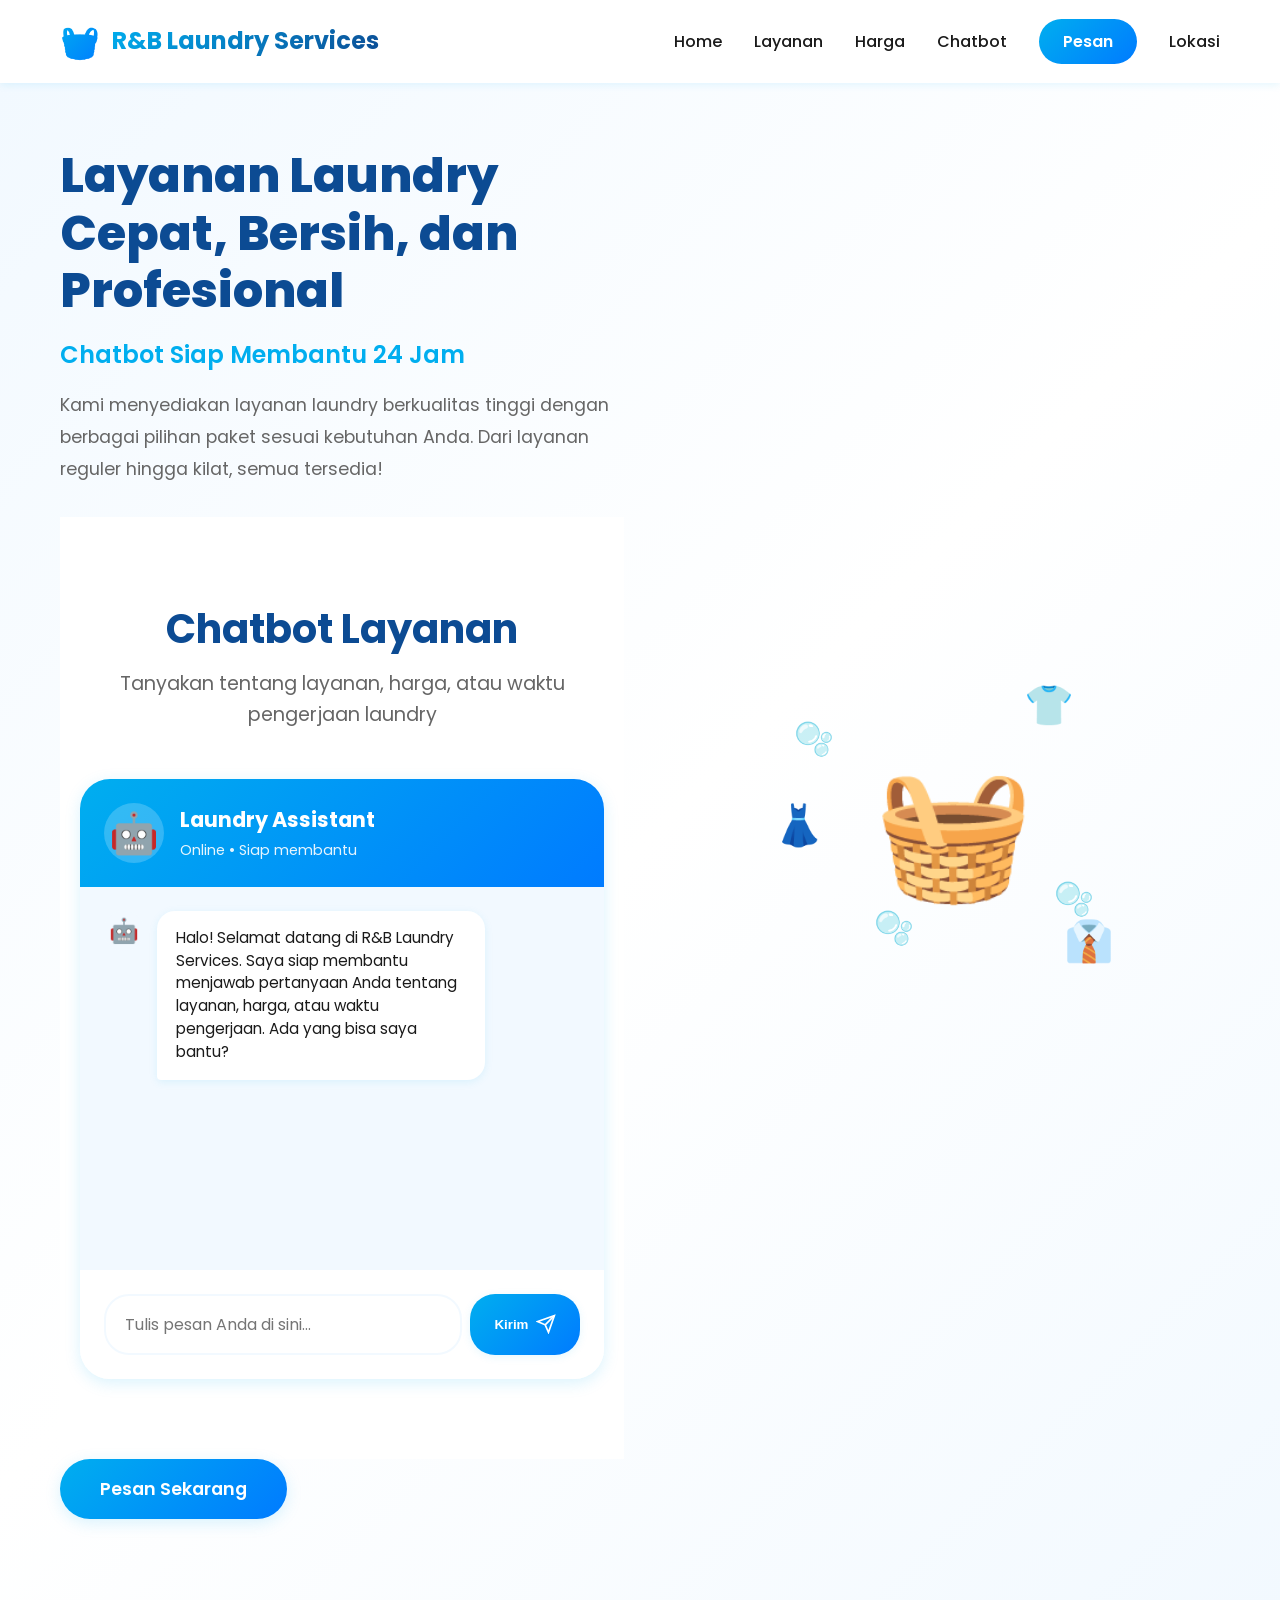
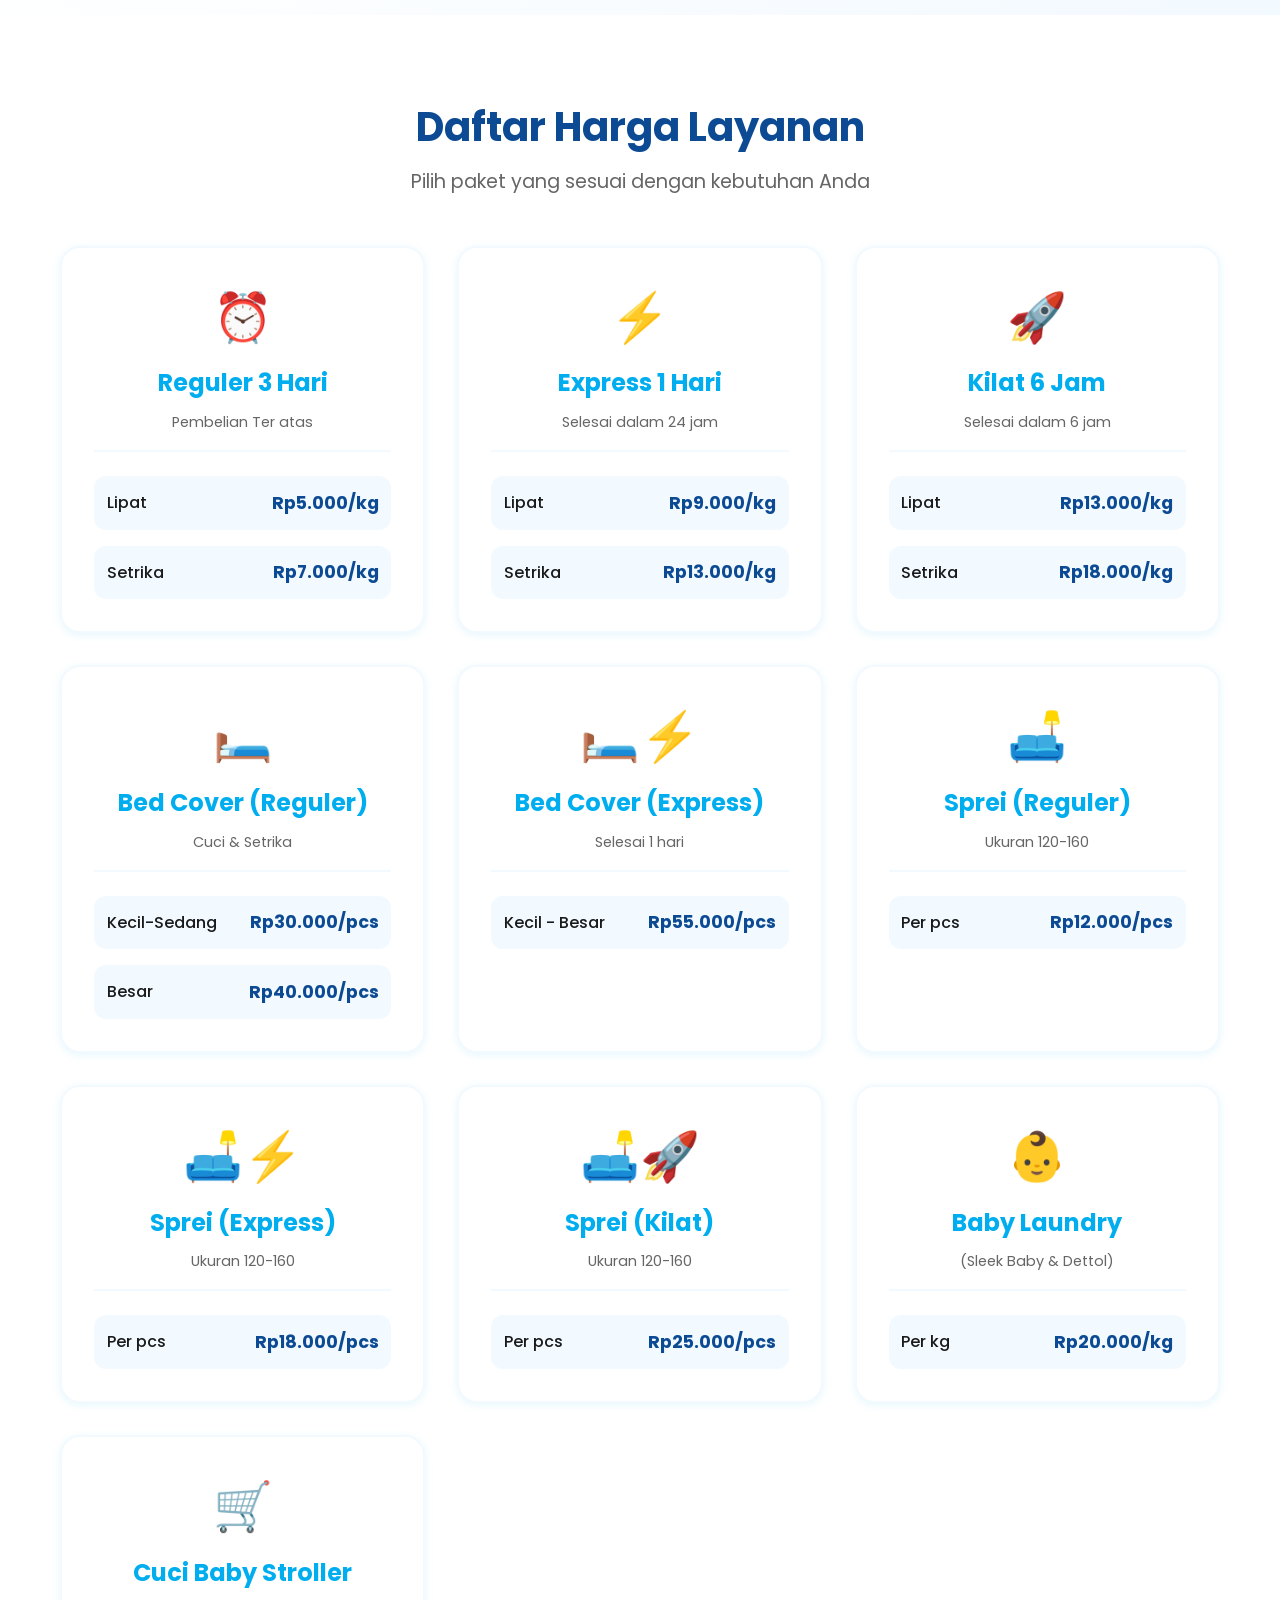
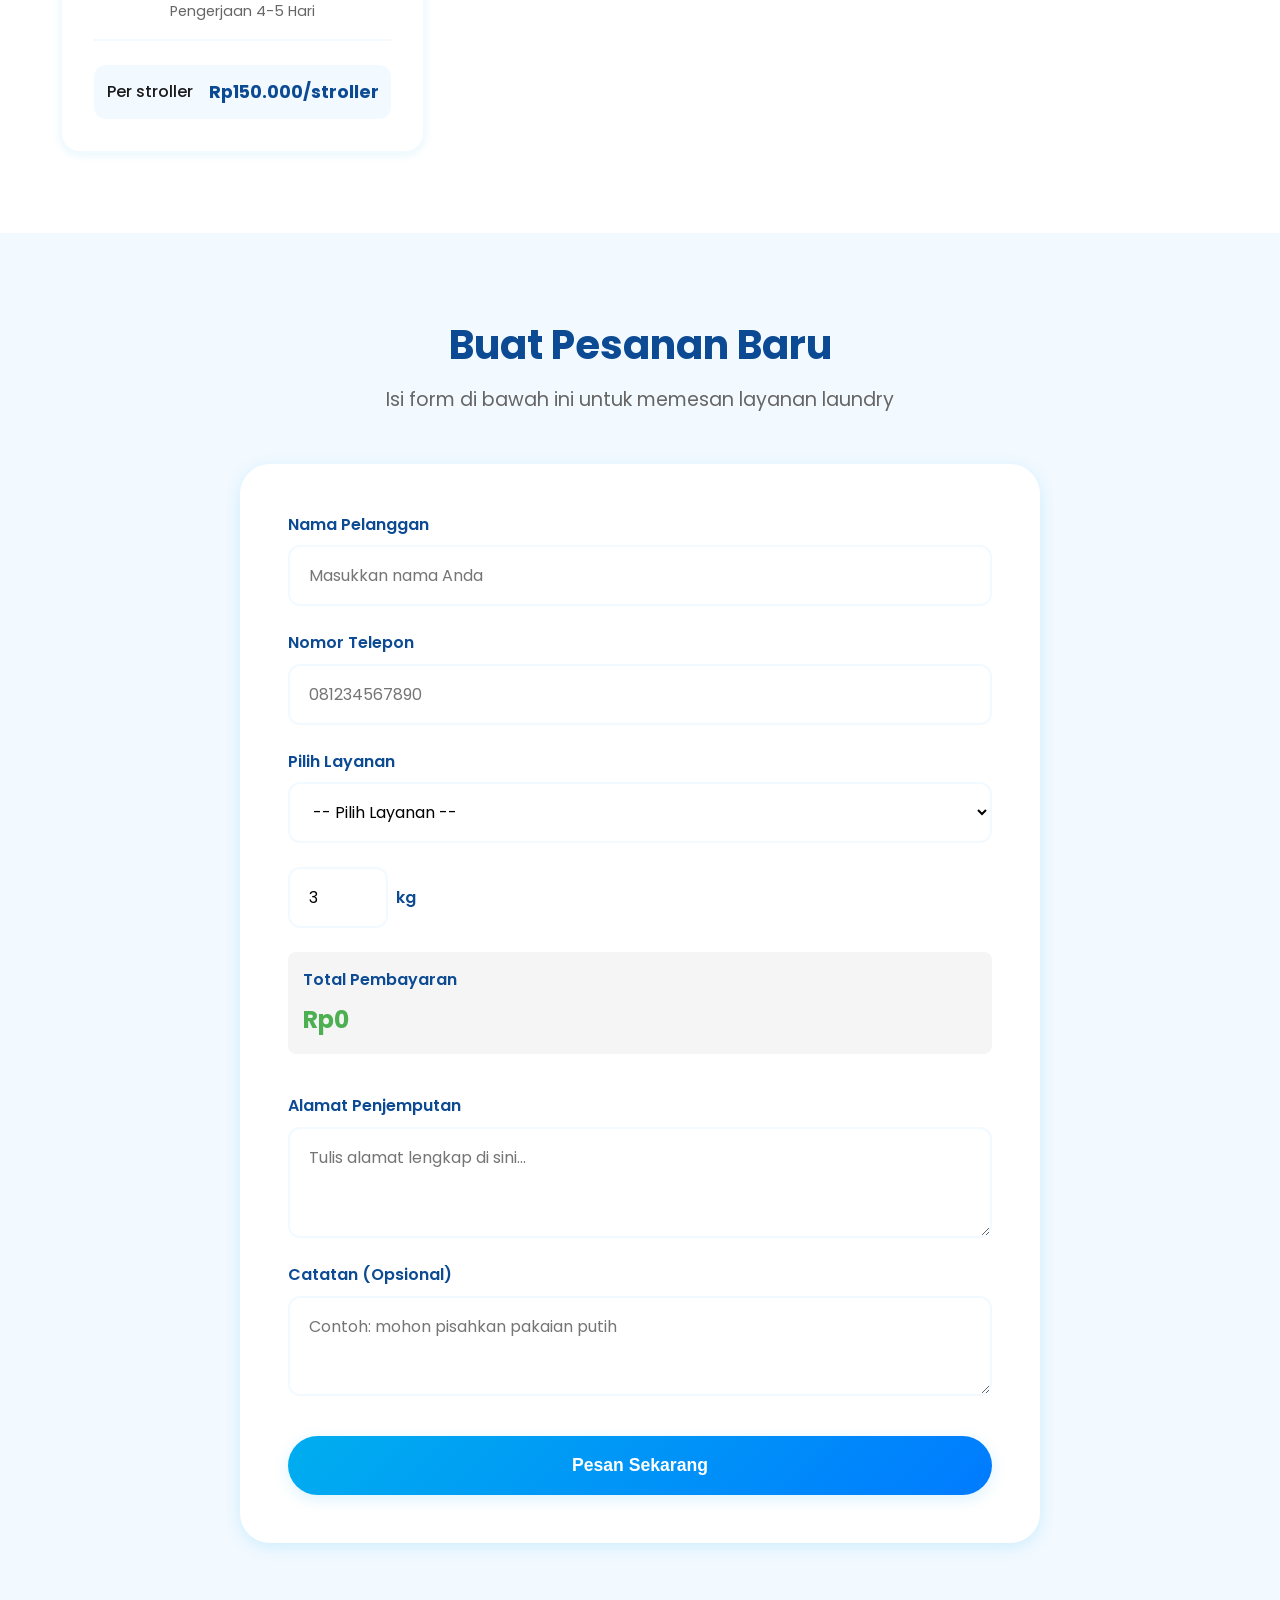
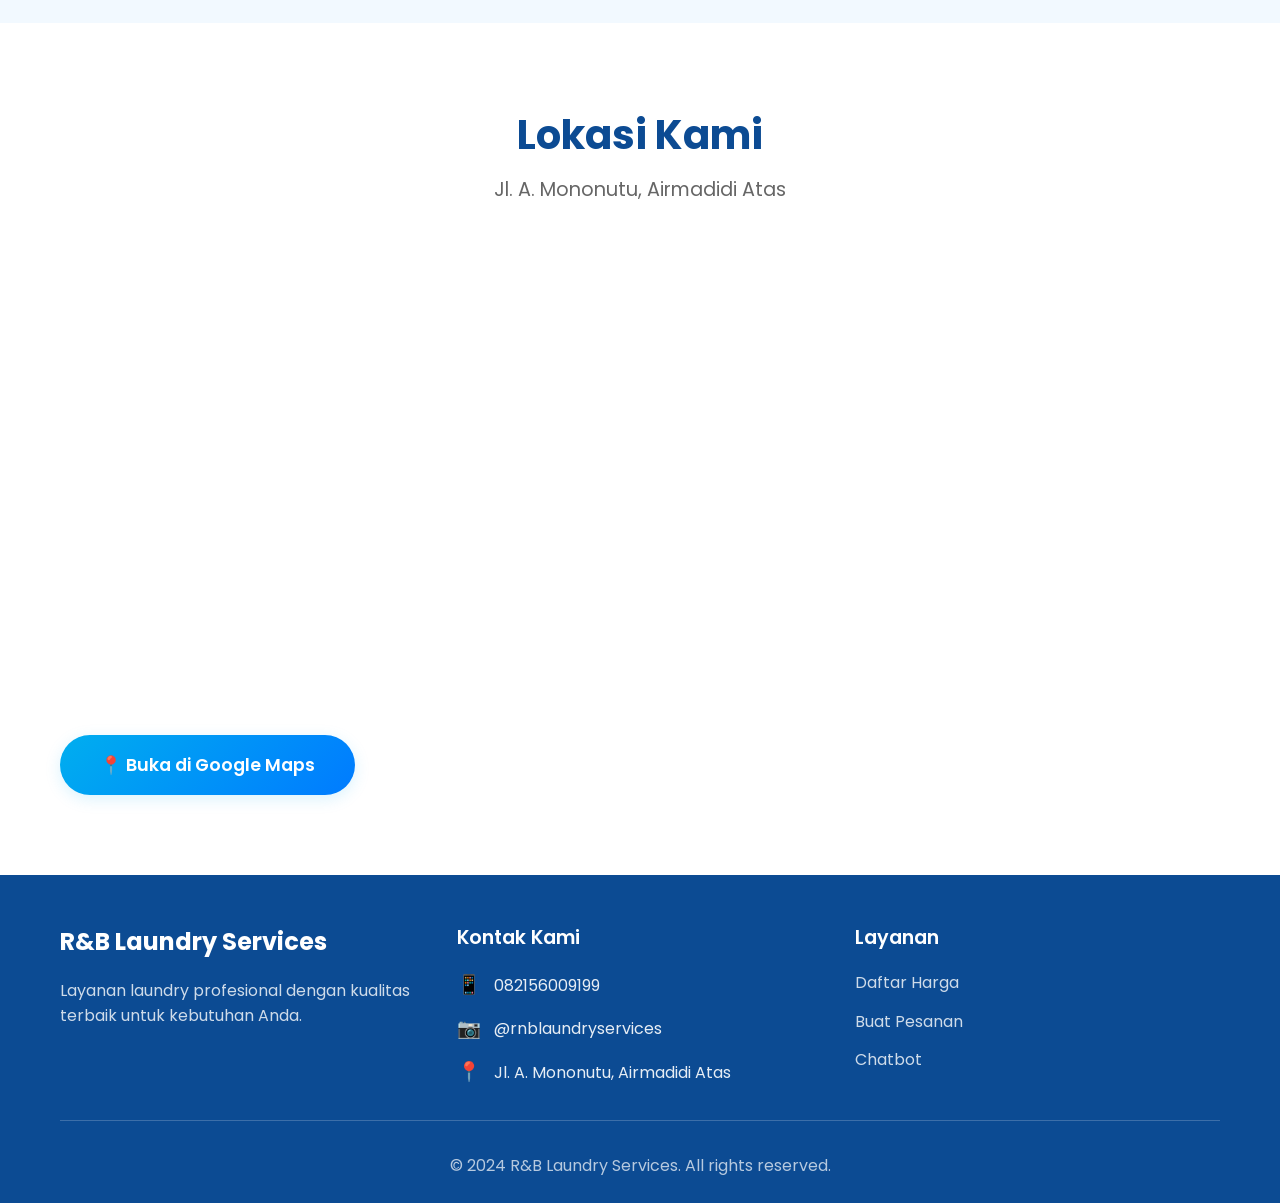
==== FrontEnd/index.html @ 40971fb3 "first commit" ====
<!DOCTYPE html>
<html lang="id">
<head>
  <meta charset="UTF-8">
  <meta name="viewport" content="width=device-width, initial-scale=1.0">
  <title>R&B Laundry Services - Layanan Laundry Profesional</title>
  <link rel="stylesheet" href="styles.css">
  <link rel="preconnect" href="https://fonts.googleapis.com">
  <link rel="preconnect" href="https://fonts.gstatic.com" crossorigin>
  <link href="https://fonts.googleapis.com/css2?family=Poppins:wght@400;500;600;700;800&display=swap" rel="stylesheet">
  <style>
    #orderStatus { font-size: 20px; margin-bottom: 10px; font-weight: 600; color: #333; }
    #progressContainer { width: 100%; background: #ddd; border-radius: 5px; overflow: hidden; margin-bottom: 10px; }
    #progressBar { width: 0%; height: 20px; background: #4caf50; transition: width 0.5s; }
    #countdown { font-size: 18px; color: #666; font-weight: 500; }
    #localTrackingTitle { font-size: 18px; font-weight: 600; color: #333; margin-bottom: 15px; }
  </style>
</head>
<body>
  <!-- Splash Screen -->
  <div id="splashScreen" class="splash-screen">
    <div class="splash-content">
      <div class="splash-logo">🧺</div>
      <h1 class="splash-title">R&B Laundry Services</h1>
      <div class="splash-loader">
        <div class="loader-dot"></div>
        <div class="loader-dot"></div>
        <div class="loader-dot"></div>
      </div>
    </div>
  </div>

  <!-- Header -->
  <header class="header">
    <div class="container">
      <div class="header-content">
        <div class="logo-section">
          <div class="logo-icon">🧺</div>
          <h1 class="logo-text">R&B Laundry Services</h1>
        </div>
        <nav class="nav-menu">
          <a href="#home" class="nav-link">Home</a>
          <a href="#layanan" class="nav-link">Layanan</a>
          <a href="#harga" class="nav-link">Harga</a>
          <a href="#chatbot" class="nav-link">Chatbot</a>
          <a href="#userDashboard" class="nav-link" id="navUserDashboard" style="display: none;">Pesanan Saya</a>
          <a href="#adminDashboard" class="nav-link" id="navAdminDashboard" style="display: none;">Panel Admin</a>
          <a href="#pesan" class="nav-link cta-nav">Pesan</a>
          <a href="#lokasi" class="nav-link">Lokasi</a>
          </div>
        </nav>
        <button class="mobile-menu-toggle" aria-label="Toggle menu">
          <span></span>
          <span></span>
          <span></span>
        </button>
      </div>
    </div>
  </header>

  <!-- Hero Section -->
  <section id="home" class="hero">
    <div class="container">
      <div class="hero-content">
        <div class="hero-text">
          <h2 class="hero-title">Layanan Laundry Cepat, Bersih, dan Profesional</h2>
          <p class="hero-subtitle">Chatbot Siap Membantu 24 Jam</p>
          <p class="hero-description">Kami menyediakan layanan laundry berkualitas tinggi dengan berbagai pilihan paket sesuai kebutuhan Anda. Dari layanan reguler hingga kilat, semua tersedia!</p>
          <!-- Chatbot Section -->
  <section id="chatbot" class="chatbot-section">
    <div class="container">
      <div class="section-header fade-in">
        <h2 class="section-title">Chatbot Layanan</h2>
        <p class="section-subtitle">Tanyakan tentang layanan, harga, atau waktu pengerjaan laundry</p>
      </div>
      <div class="chatbot-card fade-in">
        <div class="chatbot-header">
          <div class="chatbot-header-content">
            <div class="chatbot-avatar">🤖</div>
            <div>
              <h3 class="chatbot-title">Laundry Assistant</h3>
              <p class="chatbot-status">Online • Siap membantu</p>
            </div>
          </div>
        </div>
        <div id="chatBox" class="chatbox">
          <div class="chat-message bot-message">
            <div class="message-avatar">🤖</div>
            <div class="message-content">
              <p>Halo! Selamat datang di R&B Laundry Services. Saya siap membantu menjawab pertanyaan Anda tentang layanan, harga, atau waktu pengerjaan. Ada yang bisa saya bantu?</p>
            </div>
          </div>
        </div>
        <form id="chatForm" class="chatbot-form">
          <input id="userInput" type="text" class="chatbot-input" placeholder="Tulis pesan Anda di sini..." autocomplete="off" />
          <button type="submit" class="chatbot-send-btn">
            <span>Kirim</span>
            <svg width="20" height="20" viewBox="0 0 24 24" fill="none" stroke="currentColor" stroke-width="2">
              <line x1="22" y1="2" x2="11" y2="13"></line>
              <polygon points="22 2 15 22 11 13 2 9 22 2"></polygon>
            </svg>
          </button>
        </form>
      </div>
    </div>
  </section>

  <!-- User Dashboard -->
  <section id="userDashboard" class="dashboard-section" style="display: none;">
    <div class="container">
      <div class="section-header">
        <h2 class="section-title">Dashboard Pengguna</h2>
        <p class="section-subtitle">Pantau pesanan dan keluhan Anda</p>
      </div>
      <div class="dashboard-grid">
        <div class="dashboard-card">
          <div class="dashboard-card-header">
            <h3>Pesanan Saya</h3>
            <button class="btn-outline" id="refreshUserOrders">Segarkan</button>
          </div>
          <div class="table-wrapper">
            <table class="data-table" id="userOrdersTable">
              <thead>
                <tr>
                  <th>ID</th>
                  <th>Layanan</th>
                  <th>Total</th>
                  <th>Status</th>
                  <th>Tindakan</th>
                </tr>
              </thead>
              <tbody>
                <tr>
                  <td colspan="5" class="empty-state">Belum ada pesanan</td>
                </tr>
              </tbody>
            </table>
          </div>
        </div>
        <div class="dashboard-card">
          <div class="dashboard-card-header">
            <h3>Keluhan Saya</h3>
            <button class="btn-outline" id="refreshUserComplaints">Segarkan</button>
          </div>
          <div class="table-wrapper">
            <table class="data-table" id="userComplaintsTable">
              <thead>
                <tr>
                  <th>Tiket</th>
                  <th>Kategori</th>
                  <th>Status</th>
                  <th>Balasan Admin</th>
                </tr>
              </thead>
              <tbody>
                <tr>
                  <td colspan="4" class="empty-state">Belum ada keluhan</td>
                </tr>
              </tbody>
            </table>
          </div>
        </div>
      </div>
    </div>
  </section>

  <!-- Admin Dashboard -->
  <section id="adminDashboard" class="dashboard-section" style="display: none;">
    <div class="container">
      <div class="section-header">
        <h2 class="section-title">Panel Admin</h2>
        <p class="section-subtitle">Kelola pesanan dan keluhan pelanggan</p>
      </div>
      <div class="dashboard-grid">
        <div class="dashboard-card">
          <div class="dashboard-card-header">
            <h3>Manajemen Pesanan</h3>
            <button class="btn-outline" id="refreshAdminOrders">Segarkan</button>
          </div>
          <div class="table-wrapper">
            <table class="data-table" id="adminOrdersTable">
              <thead>
                <tr>
                  <th>ID</th>
                  <th>Pengguna</th>
                  <th>Layanan</th>
                  <th>Total</th>
                  <th>Status</th>
                  <th>Ubah Status</th>
                </tr>
              </thead>
              <tbody>
                <tr>
                  <td colspan="6" class="empty-state">Belum ada pesanan</td>
                </tr>
              </tbody>
            </table>
          </div>
        </div>
        <div class="dashboard-card">
          <div class="dashboard-card-header">
            <h3>Keluhan Pelanggan</h3>
            <button class="btn-outline" id="refreshAdminComplaints">Segarkan</button>
          </div>
          <div class="table-wrapper">
            <table class="data-table" id="adminComplaintsTable">
              <thead>
                <tr>
                  <th>Tiket</th>
                  <th>Pesanan</th>
                  <th>Kategori</th>
                  <th>Status</th>
                  <th>Balasan</th>
                </tr>
              </thead>
              <tbody>
                <tr>
                  <td colspan="5" class="empty-state">Belum ada keluhan</td>
                </tr>
              </tbody>
            </table>
          </div>
        </div>
      </div>
    </div>
  </section>

          <a href="#pesan" class="btn-primary">Pesan Sekarang</a>
        </div>
        <div class="hero-illustration">
          <div class="illustration-container">
            <div class="washing-machine">🧺</div>
            <div class="bubbles">
              <span class="bubble bubble-1">🫧</span>
              <span class="bubble bubble-2">🫧</span>
              <span class="bubble bubble-3">🫧</span>
            </div>
            <div class="clothes">
              <span class="cloth cloth-1">👕</span>
              <span class="cloth cloth-2">👔</span>
              <span class="cloth cloth-3">👗</span>
            </div>
          </div>
        </div>
      </div>
    </div>
  </section>

  <!-- Price List Section -->
  <section id="harga" class="price-section">
    <div class="container">
      <div class="section-header fade-in">
        <h2 class="section-title">Daftar Harga Layanan</h2>
        <p class="section-subtitle">Pilih paket yang sesuai dengan kebutuhan Anda</p>
      </div>
      <div class="price-grid">
        <!-- Reguler 3 Hari -->
        <div class="price-card fade-in">
          <div class="price-card-header">
            <div class="price-icon">⏰</div>
            <h3 class="price-card-title">Reguler 3 Hari</h3>
            <p class="price-card-subtitle">Pembelian Ter atas</p>
          </div>
          <div class="price-card-body">
            <div class="price-item">
              <span class="price-label">Lipat</span>
              <span class="price-value">Rp5.000/kg</span>
            </div>
            <div class="price-item">
              <span class="price-label">Setrika</span>
              <span class="price-value">Rp7.000/kg</span>
            </div>
          </div>
        </div>

        <!-- Express 1 Hari -->
        <div class="price-card fade-in">
          <div class="price-card-header">
            <div class="price-icon">⚡</div>
            <h3 class="price-card-title">Express 1 Hari</h3>
            <p class="price-card-subtitle">Selesai dalam 24 jam</p>
          </div>
          <div class="price-card-body">
            <div class="price-item">
              <span class="price-label">Lipat</span>
              <span class="price-value">Rp9.000/kg</span>
            </div>
            <div class="price-item">
              <span class="price-label">Setrika</span>
              <span class="price-value">Rp13.000/kg</span>
            </div>
          </div>
        </div>

        <!-- Kilat 6 Jam -->
        <div class="price-card fade-in">
          <div class="price-card-header">
            <div class="price-icon">🚀</div>
            <h3 class="price-card-title">Kilat 6 Jam</h3>
            <p class="price-card-subtitle">Selesai dalam 6 jam</p>
          </div>
          <div class="price-card-body">
            <div class="price-item">
              <span class="price-label">Lipat</span>
              <span class="price-value">Rp13.000/kg</span>
            </div>
            <div class="price-item">
              <span class="price-label">Setrika</span>
              <span class="price-value">Rp18.000/kg</span>
            </div>
          </div>
        </div>

        <!-- Bed Cover Reguler -->
        <div class="price-card fade-in">
          <div class="price-card-header">
            <div class="price-icon">🛏️</div>
            <h3 class="price-card-title">Bed Cover (Reguler)</h3>
            <p class="price-card-subtitle">Cuci & Setrika</p>
          </div>
          <div class="price-card-body">
            <div class="price-item">
              <span class="price-label">Kecil-Sedang</span>
              <span class="price-value">Rp30.000/pcs</span>
            </div>
            <div class="price-item">
              <span class="price-label">Besar</span>
              <span class="price-value">Rp40.000/pcs</span>
            </div>
          </div>
        </div>

        <!-- Bed Cover Express -->
        <div class="price-card fade-in">
          <div class="price-card-header">
            <div class="price-icon">🛏️⚡</div>
            <h3 class="price-card-title">Bed Cover (Express)</h3>
            <p class="price-card-subtitle">Selesai 1 hari</p>
          </div>
          <div class="price-card-body">
            <div class="price-item">
              <span class="price-label">Kecil - Besar</span>
              <span class="price-value">Rp55.000/pcs</span>
            </div>
          </div>
        </div>

        <!-- Sprei Reguler -->
        <div class="price-card fade-in">
          <div class="price-card-header">
            <div class="price-icon">🛋️</div>
            <h3 class="price-card-title">Sprei (Reguler)</h3>
            <p class="price-card-subtitle">Ukuran 120-160</p>
          </div>
          <div class="price-card-body">
            <div class="price-item">
              <span class="price-label">Per pcs</span>
              <span class="price-value">Rp12.000/pcs</span>
            </div>
          </div>
        </div>

        <!-- Sprei Express -->
        <div class="price-card fade-in">
          <div class="price-card-header">
            <div class="price-icon">🛋️⚡</div>
            <h3 class="price-card-title">Sprei (Express)</h3>
            <p class="price-card-subtitle">Ukuran 120-160</p>
          </div>
          <div class="price-card-body">
            <div class="price-item">
              <span class="price-label">Per pcs</span>
              <span class="price-value">Rp18.000/pcs</span>
            </div>
          </div>
        </div>

        <!-- Sprei Kilat -->
        <div class="price-card fade-in">
          <div class="price-card-header">
            <div class="price-icon">🛋️🚀</div>
            <h3 class="price-card-title">Sprei (Kilat)</h3>
            <p class="price-card-subtitle">Ukuran 120-160</p>
          </div>
          <div class="price-card-body">
            <div class="price-item">
              <span class="price-label">Per pcs</span>
              <span class="price-value">Rp25.000/pcs</span>
            </div>
          </div>
        </div>

        <!-- Baby Laundry -->
        <div class="price-card fade-in">
          <div class="price-card-header">
            <div class="price-icon">👶</div>
            <h3 class="price-card-title">Baby Laundry</h3>
            <p class="price-card-subtitle">(Sleek Baby & Dettol)</p>
          </div>
          <div class="price-card-body">
            <div class="price-item">
              <span class="price-label">Per kg</span>
              <span class="price-value">Rp20.000/kg</span>
            </div>
          </div>
        </div>

        <!-- Cuci Stroller -->
        <div class="price-card fade-in">
          <div class="price-card-header">
            <div class="price-icon">🛒</div>
            <h3 class="price-card-title">Cuci Baby Stroller</h3>
            <p class="price-card-subtitle">Pengerjaan 4-5 Hari</p>
          </div>
          <div class="price-card-body">
            <div class="price-item">
              <span class="price-label">Per stroller</span>
              <span class="price-value">Rp150.000/stroller</span>
            </div>
          </div>
        </div>
      </div>
    </div>
  </section>

  <!-- Order Form Section -->
  <section id="pesan" class="order-section">
    <div class="container">
      <div class="section-header fade-in">
        <h2 class="section-title">Buat Pesanan Baru</h2>
        <p class="section-subtitle">Isi form di bawah ini untuk memesan layanan laundry</p>
      </div>
      <div class="order-card fade-in">
        <form id="orderForm" class="order-form">
          <div class="form-group">
            <label for="nama" class="form-label">Nama Pelanggan</label>
            <input type="text" id="nama" class="form-input" placeholder="Masukkan nama Anda" required />
          </div>

          <div class="form-group">
            <label for="phone" class="form-label">Nomor Telepon</label>
            <input type="tel" id="phone" class="form-input" placeholder="081234567890" />
          </div>

          <div class="form-group">
            <label for="layanan" class="form-label">Pilih Layanan</label>
            <select id="layanan" class="form-input" required>
      <option value="">-- Pilih Layanan --</option>
      <optgroup label="Layanan Reguler 3 Hari">
        <option value="reguler_lipat">Lipat - Rp5.000/kg</option>
        <option value="reguler_setrika">Setrika - Rp7.000/kg</option>
      </optgroup>
      <optgroup label="Layanan Express 1 Hari">
        <option value="express_lipat">Lipat - Rp9.000/kg</option>
        <option value="express_setrika">Setrika - Rp13.000/kg</option>
      </optgroup>
      <optgroup label="Layanan Kilat 6 Jam">
        <option value="kilat_lipat">Lipat - Rp13.000/kg</option>
        <option value="kilat_setrika">Setrika - Rp18.000/kg</option>
      </optgroup>
      <optgroup label="Bed Cover (Reguler)">
        <option value="bedcover_reguler_kecil">Kecil-Sedang - Rp30.000/pcs</option>
        <option value="bedcover_reguler_besar">Besar - Rp40.000/pcs</option>
      </optgroup>
      <optgroup label="Bed Cover (Express)">
        <option value="bedcover_express">Kecil - Besar - Rp55.000/pcs</option>
      </optgroup>
      <optgroup label="Sprei (Reguler)">
        <option value="sprei_reguler">Ukuran 120 - 160 - Rp12.000/pcs</option>
      </optgroup>
      <optgroup label="Sprei (Express)">
        <option value="sprei_express">Ukuran 120 - 160 - Rp18.000/pcs</option>
      </optgroup>
      <optgroup label="Sprei (Kilat)">
        <option value="sprei_kilat">Ukuran 120 - 160 - Rp25.000/pcs</option>
      </optgroup>
      <optgroup label="Baby Laundry ">
        <option value="baby_laundry">Rp20.000/kg (by Sleek Baby & Dettol)</option>
      </optgroup>
      <optgroup label="Cuci Baby Stroller">
        <option value="baby_stroller">Rp150.000/stroller (Pengerjaan 4-5 Hari)</option>
      </optgroup>
    </select>
          </div>

          <div class="form-row">
           
              <div class="weight-display">
                <input type="number" id="berat" class="form-input" min="1" max="20" value="3" placeholder="contoh: 3" />
                <span class="weight-unit" id="unitLabel">kg</span>
              </div>
            
          </div>

          <div class="form-group" style="background: #f5f5f5; padding: 15px; border-radius: 8px; margin-bottom: 15px;">
            <label class="form-label">Total Pembayaran</label>
            <div style="font-size: 24px; font-weight: 700; color: #4caf50;">
              <span id="totalHarga">Rp0</span>
            </div>
          </div>
          
          <div class="form-group" id="estimatedTimeContainer" style="display: none;">
            <label class="form-label">Estimasi Waktu Selesai</label>
            <div class="estimated-time">
              <span id="estimatedTime">-</span>
            </div>
          </div>

          <div class="form-group">
            <label for="alamat" class="form-label">Alamat Penjemputan</label>
            <textarea id="alamat" class="form-input form-textarea" rows="3" placeholder="Tulis alamat lengkap di sini..." required></textarea>
          </div>
          <div class="form-group">
            <label for="catatan" class="form-label">Catatan (Opsional)</label>
            <textarea id="catatan" class="form-input form-textarea" rows="2" placeholder="Contoh: mohon pisahkan pakaian putih"></textarea>
          </div>

          <button type="submit" class="btn-primary btn-submit">Pesan Sekarang</button>
  </form>
      </div>
    </div>
  </section>

   <!-- Maps Section -->
   <section id="lokasi" class="maps-section">
    <div class="container">
      <div class="section-header">
        <h2 class="section-title">Lokasi Kami</h2>
        <p class="section-subtitle">Jl. A. Mononutu, Airmadidi Atas</p>
      </div>
      <div class="maps-container">
        <iframe 
            src="https://www.google.com/maps/embed?pb=!1m18!1m12!1m3!1d3988.1234567890123!2d124.9859121!3d1.4196117!2m3!1f0!2f0!3f0!3m2!1i1024!2i768!4f13.1!3m3!1m2!1s0x32870f003b56aaab%3A0x54dab323569fd3fe!2sRnB+Laundry+Services!5e0!3m2!1sen!2sid!4v1234567890123"
             width="100%" 
             height="450" 
             style="border:0; border-radius: 20px;" 
             allowfullscreen="" 
             loading="lazy"
             referrerpolicy="no-referrer-when-downgrade">
        </iframe>

        <a href="https://maps.app.goo.gl/EGX9FErnvK5viEmZA" 
           target="_blank" 
           class="btn-primary maps-btn">
          📍 Buka di Google Maps
        </a>
      </div>
    </div>
  </section>

  <!-- Footer -->
  <footer class="footer">
    <div class="container">
      <div class="footer-content">
        <div class="footer-section">
          <h3 class="footer-title">R&B Laundry Services</h3>
          <p class="footer-description">Layanan laundry profesional dengan kualitas terbaik untuk kebutuhan Anda.</p>
        </div>
        <div class="footer-section">
          <h4 class="footer-heading">Kontak Kami</h4>
          <div class="footer-contact">
            <div class="contact-item">
              <span class="contact-icon">📱</span>
              <a href="https://wa.me/082156009199" target="_blank" class="contact-link">082156009199</a>
            </div>
            <div class="contact-item">
              <span class="contact-icon">📷</span>
              <a href="https://instagram.com/rnblaundryservices" target="_blank" class="contact-link">@rnblaundryservices</a>
            </div>
            <div class="contact-item">
              <span class="contact-icon">📍</span>
              <span class="contact-text">Jl. A. Mononutu, Airmadidi Atas</span>
            </div>
          </div>
        </div>
        <div class="footer-section">
          <h4 class="footer-heading">Layanan</h4>
          <ul class="footer-links">
            <li><a href="#harga">Daftar Harga</a></li>
            <li><a href="#pesan">Buat Pesanan</a></li>
            <li><a href="#chatbot">Chatbot</a></li>
          </ul>
        </div>
      </div>
      <div class="footer-bottom">
        <p>&copy; 2024 R&B Laundry Services. All rights reserved.</p>
      </div>
    </div>
  </footer>

  <!-- Payment Modal -->
  <div id="paymentModal" class="payment-modal">
    <div class="payment-modal-content">
      <div class="payment-modal-header">
        <h2 class="payment-modal-title">Pilih Metode Pembayaran</h2>
        <button class="payment-modal-close" id="closePaymentModal">&times;</button>
      </div>
      <div class="payment-summary">
        <div class="summary-item">
          <span>Total Pembayaran</span>
          <span class="summary-total" id="paymentTotal">Rp0</span>
        </div>
      </div>
      <div class="payment-methods">
        <div class="payment-method-card" data-method="qris">
          <div class="method-icon">📱</div>
          <h3>QRIS</h3>
          <p>Scan QR Code</p>
        </div>
        <div class="payment-method-card" data-method="va">
          <div class="method-icon">🏦</div>
          <h3>Virtual Account</h3>
          <p>Transfer Bank</p>
        </div>
      </div>

      <!-- QRIS Payment Content -->
      <div id="qrisContent" class="payment-content" style="display: none;">
        <div class="payment-info-card">
          <h3>Pembayaran QRIS</h3>
          <div class="qris-container">
            <div class="qris-code">
              <img src="https://api.qrserver.com/v1/create-qr-code/?size=300x300&data=LAUNDRY-FIEKEN-PAYMENT" alt="QR Code" id="qrisImage">
            </div>
            <div class="qris-info">
              <div class="info-row">
                <span>Merchant:</span>
                <strong>Laundry Fieken</strong>
              </div>
              <div class="info-row">
                <span>Nominal:</span>
                <strong class="qris-amount" id="qrisAmount">Rp0</strong>
              </div>
            </div>
          </div>
          <button class="btn-primary btn-confirm-payment" data-method="qris">Saya sudah bayar</button>
        </div>
      </div>

      <!-- Virtual Account Payment Content -->
      <div id="vaContent" class="payment-content" style="display: none;">
        <div class="payment-info-card">
          <h3>Pilih Bank</h3>
          <div class="bank-list" id="bankList">
            <!-- Banks will be populated by JavaScript -->
          </div>
          <div id="vaDetails" class="va-details" style="display: none;">
            <div class="va-info-card">
              <h4>Virtual Account</h4>
              <div class="va-number-container">
                <span class="va-label">Nomor VA:</span>
                <span class="va-number" id="vaNumber">-</span>
                <button class="btn-copy" id="copyVABtn">📋</button>
              </div>
              <div class="info-row">
                <span>Nama Pemilik:</span>
                <strong>Laundry Fieken</strong>
              </div>
              <div class="info-row">
                <span>Nominal:</span>
                <strong class="va-amount" id="vaAmount">Rp0</strong>
              </div>
              <p class="va-note">Transfer sesuai nominal di atas. Pembayaran akan terverifikasi otomatis.</p>
              <button class="btn-primary btn-confirm-payment" data-method="va">Saya sudah bayar</button>
            </div>
          </div>
        </div>
      </div>

      <!-- Tracking Animation (shown after payment confirmed) -->
      <div id="trackingAnimationContainer" class="payment-content" style="display: none; padding: 2rem 1rem;">
        <div style="text-align: center;">
          <h3 style="font-size: 24px; font-weight: 700; color: #333; margin-bottom: 20px;">Tracking Pesanan Laundry</h3>
          <div id="orderStatus" style="font-size: 20px; margin-bottom: 15px; font-weight: 600; color: #333;">Status: Menunggu...</div>
          <div id="progressContainer" style="width: 100%; background: #ddd; border-radius: 8px; overflow: hidden; margin-bottom: 15px; height: 24px;">
            <div id="progressBar" style="width: 0%; height: 100%; background: #4caf50; transition: width 0.5s;"></div>
          </div>
          <div id="countdown" style="font-size: 18px; color: #666; font-weight: 500;">Waktu tersisa: -</div>
        </div>
      </div>
    </div>
  </div>

  <!-- Success Modal -->
  <div id="successModal" class="success-modal">
    <div class="success-modal-content">
      <div class="success-icon">✔️</div>
      <h2>Pembayaran Berhasil!</h2>
      <p id="successOrderId">Pesanan kamu sedang diproses.</p>
      <div style="margin: 1rem 0;">
        <button class="btn-primary" id="complaintBtn" style="width: 100%; padding: 12px; border-radius: 25px;">Saya Ingin Complaint</button>
       


        <div id="localTracking" style="display:none; margin-top:1.5rem; padding: 1rem; background:#f5f5f5; border-radius:8px;">
          <h3 id="localTrackingTitle">Tracking Pesanan Laundry</h3>
          <div id="orderStatus">Status: Menunggu...</div>
          <div id="progressContainer">
            <div id="progressBar"></div>
          </div>
          <div id="countdown"></div>
        </div>
      </div>
      <button class="btn-outline" id="closeSuccessModal">OK</button>
    </div>
  </div>

  <!-- Tracking Modal -->
  <div id="trackingModal" class="tracking-modal">
    <div class="tracking-modal-content">
      <div class="tracking-modal-header">
        <h2>Tracking Pesanan</h2>
        <button class="tracking-close" id="closeTrackingModal">&times;</button>
      </div>
      <div id="trackingContent">
        <div class="tracking-order-id" id="trackingOrderId"></div>
        <div class="tracking-progress-container">
          <div class="tracking-steps" id="trackingSteps"></div>
        </div>
        <div class="tracking-status" id="trackingStatus"></div>
      </div>
    </div>
  </div>

  <!-- Review Modal -->
  <div id="reviewModal" class="review-modal">
    <div class="review-modal-content">
      <div class="review-modal-header">
        <h2>Berikan Review</h2>
        <button class="review-close" id="closeReviewModal">&times;</button>
      </div>
      <form id="reviewForm">
        <input type="hidden" id="reviewOrderId">
        <div class="form-group">
          <label>Rating (1-5 bintang)</label>
          <div class="rating-stars" id="ratingStars">
            <span class="star" data-rating="1">⭐</span>
            <span class="star" data-rating="2">⭐</span>
            <span class="star" data-rating="3">⭐</span>
            <span class="star" data-rating="4">⭐</span>
            <span class="star" data-rating="5">⭐</span>
          </div>
          <input type="hidden" id="reviewRating" value="5">
        </div>
        <div class="form-group">
          <label>Komentar / Saran</label>
          <textarea id="reviewComment" rows="4" placeholder="Bagaimana pengalaman Anda dengan layanan laundry ini?"></textarea>
        </div>
        <div class="form-group">
          <label>Upload Foto (Opsional)</label>
          <input type="file" id="reviewPhoto" accept="image/*">
        </div>
        <div class="review-buttons">
          <button type="button" class="btn-outline" id="submitComplaintBtn">Laporkan Masalah</button>
          <button type="submit" class="btn-primary">Kirim Review</button>
        </div>
      </form>
    </div>
  </div>

  <!-- History Page -->
  <section id="history" class="history-section" style="display: none;">
    <div class="container">
      <div class="section-header">
        <h2 class="section-title">History Pesanan</h2>
      </div>
      <div class="history-tabs">
        <button class="history-tab active" data-status="all">Semua</button>
        <button class="history-tab" data-status="active">Berjalan</button>
        <button class="history-tab" data-status="completed">Selesai</button>
      </div>
      <div id="historyList" class="history-list">
        <!-- History items will be populated by JavaScript -->
      </div>
    </div>
  </section>

  <!-- Tracking Page -->
  <section id="tracking" class="tracking-section" style="display: none;">
    <div class="container">
      <div class="section-header">
        <h2 class="section-title">Tracking Pesanan</h2>
        <p class="section-subtitle">Pantau status pesanan Anda secara real-time</p>
      </div>
      <div class="tracking-list-container">
        <div id="trackingOrdersList" class="tracking-orders-list">
          <!-- Tracking orders will be populated by JavaScript -->
        </div>
      </div>
    </div>
  </section>

  <!-- Complaints Page -->
  <section id="complaints" class="complaints-section" style="display: none;">
    <div class="container">
      <div class="section-header">
        <h2 class="section-title">Keluhan & Pengaduan</h2>
      </div>
      <div class="complaints-container">
        <div class="complaint-form-card">
          <h3>Kirim Keluhan</h3>
          <form id="complaintForm">
            <div class="form-group">
              <label>Pesanan Selesai</label>
              <select id="complaintOrderId" required>
                <option value="">Pilih pesanan selesai</option>
              </select>
              <small class="form-hint">Keluhan hanya dapat dibuat setelah status pesanan selesai.</small>
            </div>
            <div class="form-group">
              <label>Kategori</label>
              <select id="complaintCategory" required>
                <option value="">Pilih Kategori</option>
                <option value="Barang hilang">Barang hilang</option>
                <option value="Rusak">Barang rusak</option>
                <option value="Warna luntur">Warna luntur</option>
                <option value="Kotor">Masih kotor</option>
                <option value="Salah layanan">Salah layanan</option>
              </select>
            </div>
            <div class="form-group">
              <label>Deskripsi Keluhan</label>
              <textarea id="complaintDescription" rows="4" required placeholder="Jelaskan keluhan Anda secara detail..."></textarea>
            </div>
            <div class="form-group">
              <label>Rating Pengalaman</label>
              <select id="complaintRating" required>
                <option value="5">⭐⭐⭐⭐⭐ (5)</option>
                <option value="4">⭐⭐⭐⭐ (4)</option>
                <option value="3">⭐⭐⭐ (3)</option>
                <option value="2">⭐⭐ (2)</option>
                <option value="1">⭐ (1)</option>
              </select>
            </div>
            <div class="form-group">
              <label>Upload Foto Bukti</label>
              <input type="file" id="complaintPhoto" accept="image/*">
            </div>
            <button type="submit" class="btn-primary">Kirim Keluhan</button>
          </form>
        </div>
        <div class="complaints-list-card">
          <h3>Keluhan Saya</h3>
          <div id="complaintsList" class="complaints-list">
            <!-- Complaints will be populated by JavaScript -->
          </div>
        </div>
      </div>
    </div>
  </section>

  <script src="role-auth.js"></script>
  <script src="script.js"></script>
</body>
</html>
---- FrontEnd/styles.css ----
/* ============================================
   RESET & BASE STYLES
   ============================================ */
* {
  margin: 0;
  padding: 0;
  box-sizing: border-box;
}

:root {
  --primary-blue: #00AEEF;
  --dark-blue: #007BFF;
  --navy-blue: #0C4B93;
  --light-bg: #F2F9FF;
  --white: #FFFFFF;
  --accent-yellow: #FFD700;
  --accent-green: #4CAF50;
  --text-dark: #1a1a1a;
  --text-gray: #666;
  --shadow-sm: 0 2px 8px rgba(0, 174, 239, 0.1);
  --shadow-md: 0 4px 16px rgba(0, 174, 239, 0.15);
  --shadow-lg: 0 8px 32px rgba(0, 174, 239, 0.2);
  --border-radius: 20px;
  --border-radius-lg: 30px;
}

html {
  scroll-behavior: smooth;
}

body {
  font-family: 'Poppins', -apple-system, BlinkMacSystemFont, 'Segoe UI', sans-serif;
  background-color: var(--light-bg);
  color: var(--text-dark);
  line-height: 1.6;
  overflow-x: hidden;
}

.container {
  max-width: 1200px;
  margin: 0 auto;
  padding: 0 20px;
}

/* ============================================
   HEADER
   ============================================ */
.header {
  background: var(--white);
  box-shadow: var(--shadow-sm);
  position: sticky;
  top: 0;
  z-index: 1000;
  padding: 1rem 0;
}

.header-content {
  display: flex;
  justify-content: space-between;
  align-items: center;
}

.logo-section {
  display: flex;
  align-items: center;
  gap: 12px;
}

.logo-icon {
  font-size: 2rem;
  background: linear-gradient(135deg, var(--primary-blue), var(--dark-blue));
  -webkit-background-clip: text;
  -webkit-text-fill-color: transparent;
  background-clip: text;
}

.logo-text {
  font-size: 1.5rem;
  font-weight: 700;
  color: var(--navy-blue);
  background: linear-gradient(135deg, var(--primary-blue), var(--navy-blue));
  -webkit-background-clip: text;
  -webkit-text-fill-color: transparent;
  background-clip: text;
}

.nav-menu {
  display: flex;
  gap: 2rem;
  align-items: center;
}

.nav-link {
  text-decoration: none;
  color: var(--text-dark);
  font-weight: 500;
  font-size: 1rem;
  transition: all 0.3s ease;
  position: relative;
  padding: 0.5rem 0;
}

.nav-link::after {
  content: '';
  position: absolute;
  bottom: 0;
  left: 0;
  width: 0;
  height: 2px;
  background: var(--primary-blue);
  transition: width 0.3s ease;
}

.nav-link:hover {
  color: var(--primary-blue);
}

.nav-link:hover::after {
  width: 100%;
}

.cta-nav {
  background: linear-gradient(135deg, var(--primary-blue), var(--dark-blue));
  color: var(--white) !important;
  padding: 0.6rem 1.5rem;
  border-radius: 25px;
  font-weight: 600;
}

.cta-nav::after {
  display: none;
}

.cta-nav:hover {
  transform: translateY(-2px);
  box-shadow: var(--shadow-md);
}

.auth-btn {
  border: 1px solid var(--primary-blue);
  border-radius: 10px;
  padding: 0.4rem 1rem;
  background: transparent;
  color: var(--primary-blue);
  font-weight: 600;
  cursor: pointer;
  transition: all 0.3s ease;
}

.auth-btn:hover {
  background: var(--primary-blue);
  color: var(--white);
}

.profile-card {
  position: absolute;
  top: 70px;
  right: 20px;
  background: var(--white);
  border-radius: 16px;
  box-shadow: var(--shadow-lg);
  padding: 1.5rem;
  min-width: 240px;
  z-index: 200;
}

.profile-label {
  font-size: 0.85rem;
  color: var(--text-gray);
  margin-bottom: 0.3rem;
}

.profile-role {
  font-size: 1.2rem;
  font-weight: 700;
  color: var(--navy-blue);
  margin-bottom: 1rem;
}

.profile-dashboard-btn {
  width: 100%;
  margin-bottom: 0.5rem;
}

.profile-logout-btn {
  width: 100%;
}

.mobile-menu-toggle {
  display: none;
  flex-direction: column;
  gap: 4px;
  background: none;
  border: none;
  cursor: pointer;
  padding: 8px;
}

.mobile-menu-toggle span {
  width: 25px;
  height: 3px;
  background: var(--navy-blue);
  border-radius: 3px;
  transition: all 0.3s ease;
}

/* ============================================
   HERO SECTION
   ============================================ */
.hero {
  background: linear-gradient(135deg, var(--light-bg) 0%, var(--white) 50%, var(--light-bg) 100%);
  padding: 4rem 0 6rem;
  position: relative;
  overflow: hidden;
}

.hero::before {
  content: '';
  position: absolute;
  top: -50%;
  right: -10%;
  width: 600px;
  height: 600px;
  background: radial-gradient(circle, rgba(0, 174, 239, 0.1) 0%, transparent 70%);
  border-radius: 50%;
  z-index: 0;
}

.hero-content {
  display: grid;
  grid-template-columns: 1fr 1fr;
  gap: 4rem;
  align-items: center;
  position: relative;
  z-index: 1;
}

.hero-text {
  animation: fadeInLeft 0.8s ease-out;
}

.hero-title {
  font-size: 3rem;
  font-weight: 800;
  color: var(--navy-blue);
  margin-bottom: 1rem;
  line-height: 1.2;
}

.hero-subtitle {
  font-size: 1.5rem;
  font-weight: 600;
  color: var(--primary-blue);
  margin-bottom: 1rem;
}

.hero-description {
  font-size: 1.1rem;
  color: var(--text-gray);
  margin-bottom: 2rem;
  line-height: 1.8;
}

.btn-primary {
  display: inline-block;
  background: linear-gradient(135deg, var(--primary-blue), var(--dark-blue));
  color: var(--white);
  padding: 1rem 2.5rem;
  border-radius: 30px;
  text-decoration: none;
  font-weight: 600;
  font-size: 1.1rem;
  transition: all 0.3s ease;
  box-shadow: var(--shadow-md);
  border: none;
  cursor: pointer;
}

.btn-primary:hover {
  transform: translateY(-3px);
  box-shadow: var(--shadow-lg);
}

.btn-primary:active {
  transform: translateY(-1px);
}

.hero-illustration {
  display: flex;
  justify-content: center;
  align-items: center;
  animation: fadeInRight 0.8s ease-out;
}

.illustration-container {
  position: relative;
  width: 400px;
  height: 400px;
}

.washing-machine {
  font-size: 8rem;
  position: absolute;
  top: 50%;
  left: 50%;
  transform: translate(-50%, -50%);
  animation: float 3s ease-in-out infinite;
}

.bubbles {
  position: absolute;
  width: 100%;
  height: 100%;
}

.bubble {
  position: absolute;
  font-size: 2rem;
  opacity: 0.7;
  animation: bubbleFloat 4s ease-in-out infinite;
}

.bubble-1 {
  top: 20%;
  left: 10%;
  animation-delay: 0s;
}

.bubble-2 {
  top: 60%;
  right: 15%;
  animation-delay: 1s;
}

.bubble-3 {
  bottom: 20%;
  left: 30%;
  animation-delay: 2s;
}

.clothes {
  position: absolute;
  width: 100%;
  height: 100%;
}

.cloth {
  position: absolute;
  font-size: 2.5rem;
  animation: clothFloat 3s ease-in-out infinite;
}

.cloth-1 {
  top: 10%;
  right: 20%;
  animation-delay: 0.5s;
}

.cloth-2 {
  bottom: 15%;
  right: 10%;
  animation-delay: 1.5s;
}

.cloth-3 {
  top: 40%;
  left: 5%;
  animation-delay: 2.5s;
}

/* ============================================
   PRICE SECTION
   ============================================ */
.price-section {
  padding: 5rem 0;
  background: var(--white);
}

.section-header {
  text-align: center;
  margin-bottom: 3rem;
}

.section-title {
  font-size: 2.5rem;
  font-weight: 700;
  color: var(--navy-blue);
  margin-bottom: 0.5rem;
}

.section-subtitle {
  font-size: 1.2rem;
  color: var(--text-gray);
}

.price-grid {
  display: grid;
  grid-template-columns: repeat(auto-fit, minmax(300px, 1fr));
  gap: 2rem;
}

.price-card {
  background: var(--white);
  border: 2px solid var(--light-bg);
  border-radius: var(--border-radius);
  padding: 2rem;
  transition: all 0.3s ease;
  box-shadow: var(--shadow-sm);
}

.price-card:hover {
  transform: translateY(-5px);
  box-shadow: var(--shadow-lg);
  border-color: var(--primary-blue);
}

.price-card-header {
  text-align: center;
  margin-bottom: 1.5rem;
  padding-bottom: 1rem;
  border-bottom: 2px solid var(--light-bg);
}

.price-icon {
  font-size: 3rem;
  margin-bottom: 0.5rem;
}

.price-card-title {
  font-size: 1.5rem;
  font-weight: 700;
  color: var(--primary-blue);
  margin-bottom: 0.5rem;
}

.price-card-subtitle {
  font-size: 0.9rem;
  color: var(--text-gray);
}

.price-card-body {
  display: flex;
  flex-direction: column;
  gap: 1rem;
}

.price-item {
  display: flex;
  justify-content: space-between;
  align-items: center;
  padding: 0.8rem;
  background: var(--light-bg);
  border-radius: 12px;
}

.price-label {
  font-weight: 500;
  color: var(--text-dark);
}

.price-value {
  font-weight: 700;
  color: var(--navy-blue);
  font-size: 1.1rem;
}

/* ============================================
   ORDER SECTION
   ============================================ */
.order-section {
  padding: 5rem 0;
  background: var(--light-bg);
}

.order-card {
  background: var(--white);
  border-radius: var(--border-radius-lg);
  padding: 3rem;
  box-shadow: var(--shadow-md);
  max-width: 800px;
  margin: 0 auto;
}

.order-form {
  display: flex;
  flex-direction: column;
  gap: 1.5rem;
}

.form-group {
  display: flex;
  flex-direction: column;
  gap: 0.5rem;
}

.form-row {
  display: grid;
  grid-template-columns: 1fr;
  gap: 1.5rem;
}

.form-label {
  font-weight: 600;
  color: var(--navy-blue);
  font-size: 1rem;
}

.form-input,
.form-textarea {
  padding: 1rem 1.2rem;
  border: 2px solid var(--light-bg);
  border-radius: 12px;
  font-size: 1rem;
  font-family: 'Poppins', sans-serif;
  transition: all 0.3s ease;
  background: var(--white);
}

.form-input:focus,
.form-textarea:focus {
  outline: none;
  border-color: var(--primary-blue);
  box-shadow: 0 0 0 3px rgba(0, 174, 239, 0.1);
}

.form-textarea {
  resize: vertical;
  min-height: 100px;
}

.btn-submit {
  width: 100%;
  margin-top: 1rem;
  padding: 1.2rem;
  font-size: 1.1rem;
}

/* ============================================
   CHATBOT SECTION
   ============================================ */
.chatbot-section {
  padding: 5rem 0;
  background: var(--white);
}

.chatbot-card {
  background: var(--white);
  border-radius: var(--border-radius-lg);
  box-shadow: var(--shadow-md);
  max-width: 800px;
  margin: 0 auto;
  overflow: hidden;
  display: flex;
  flex-direction: column;
  height: 600px;
}

.chatbot-header {
  background: linear-gradient(135deg, var(--primary-blue), var(--dark-blue));
  padding: 1.5rem;
  color: var(--white);
}

.chatbot-header-content {
  display: flex;
  align-items: center;
  gap: 1rem;
}

.chatbot-avatar {
  font-size: 2.5rem;
  background: rgba(255, 255, 255, 0.2);
  width: 60px;
  height: 60px;
  border-radius: 50%;
  display: flex;
  align-items: center;
  justify-content: center;
}

.chatbot-title {
  font-size: 1.3rem;
  font-weight: 700;
  margin-bottom: 0.2rem;
}

.chatbot-status {
  font-size: 0.9rem;
  opacity: 0.9;
}

.chatbox {
  flex: 1;
  overflow-y: auto;
  padding: 1.5rem;
  background: var(--light-bg);
  display: flex;
  flex-direction: column;
  gap: 1rem;
}

.chat-message {
  display: flex;
  gap: 0.8rem;
  animation: fadeInUp 0.3s ease-out;
  max-width: 80%;
}

.user-message {
  align-self: flex-end;
  flex-direction: row-reverse;
}

.bot-message {
  align-self: flex-start;
}

.message-avatar {
  width: 40px;
  height: 40px;
  border-radius: 50%;
  display: flex;
  align-items: center;
  justify-content: center;
  font-size: 1.5rem;
  flex-shrink: 0;
}

.user-message .message-avatar {
  background: var(--primary-blue);
}

.bot-message .message-avatar {
  background: var(--light-bg);
}

.message-content {
  padding: 1rem 1.2rem;
  border-radius: 18px;
  font-size: 0.95rem;
  line-height: 1.5;
}

.user-message .message-content {
  background: var(--primary-blue);
  color: var(--white);
  border-bottom-right-radius: 4px;
}

.bot-message .message-content {
  background: var(--white);
  color: var(--text-dark);
  border-bottom-left-radius: 4px;
  box-shadow: var(--shadow-sm);
}

.chatbot-form {
  display: flex;
  gap: 0.5rem;
  padding: 1.5rem;
  background: var(--white);
  border-top: 1px solid var(--light-bg);
}

.chatbot-input {
  flex: 1;
  padding: 1rem 1.2rem;
  border: 2px solid var(--light-bg);
  border-radius: 25px;
  font-size: 1rem;
  font-family: 'Poppins', sans-serif;
  transition: all 0.3s ease;
}

.chatbot-input:focus {
  outline: none;
  border-color: var(--primary-blue);
  box-shadow: 0 0 0 3px rgba(0, 174, 239, 0.1);
}

.chatbot-send-btn {
  background: linear-gradient(135deg, var(--primary-blue), var(--dark-blue));
  color: var(--white);
  border: none;
  border-radius: 25px;
  padding: 1rem 1.5rem;
  font-weight: 600;
  cursor: pointer;
  display: flex;
  align-items: center;
  gap: 0.5rem;
  transition: all 0.3s ease;
  box-shadow: var(--shadow-sm);
}

.chatbot-send-btn:hover {
  transform: translateY(-2px);
  box-shadow: var(--shadow-md);
}

.chatbot-send-btn:active {
  transform: translateY(0);
}

.chatbot-send-btn svg {
  width: 20px;
  height: 20px;
}

/* ============================================
   FOOTER
   ============================================ */
.footer {
  background: var(--navy-blue);
  color: var(--white);
  padding: 3rem 0 1.5rem;
}

.footer-content {
  display: grid;
  grid-template-columns: repeat(auto-fit, minmax(250px, 1fr));
  gap: 2rem;
  margin-bottom: 2rem;
}

.footer-title {
  font-size: 1.5rem;
  font-weight: 700;
  margin-bottom: 1rem;
  color: var(--white);
}

.footer-description {
  color: rgba(255, 255, 255, 0.8);
  line-height: 1.6;
}

.footer-heading {
  font-size: 1.2rem;
  font-weight: 600;
  margin-bottom: 1rem;
  color: var(--white);
}

.footer-contact {
  display: flex;
  flex-direction: column;
  gap: 0.8rem;
}

.contact-item {
  display: flex;
  align-items: center;
  gap: 0.8rem;
}

.contact-icon {
  font-size: 1.2rem;
}

.contact-link {
  color: rgba(255, 255, 255, 0.9);
  text-decoration: none;
  transition: color 0.3s ease;
}

.contact-link:hover {
  color: var(--primary-blue);
}

.contact-text {
  color: rgba(255, 255, 255, 0.9);
}

.footer-links {
  list-style: none;
  display: flex;
  flex-direction: column;
  gap: 0.8rem;
}

.footer-links a {
  color: rgba(255, 255, 255, 0.8);
  text-decoration: none;
  transition: color 0.3s ease;
}

.footer-links a:hover {
  color: var(--primary-blue);
}

.footer-bottom {
  text-align: center;
  padding-top: 2rem;
  border-top: 1px solid rgba(255, 255, 255, 0.2);
  color: rgba(255, 255, 255, 0.7);
}

/* ============================================
   ANIMATIONS
   ============================================ */
@keyframes fadeInLeft {
  from {
    opacity: 0;
    transform: translateX(-30px);
  }
  to {
    opacity: 1;
    transform: translateX(0);
  }
}

@keyframes fadeInRight {
  from {
    opacity: 0;
    transform: translateX(30px);
  }
  to {
    opacity: 1;
    transform: translateX(0);
  }
}

@keyframes fadeInUp {
  from {
    opacity: 0;
    transform: translateY(10px);
  }
  to {
    opacity: 1;
    transform: translateY(0);
  }
}

@keyframes float {
  0%, 100% {
    transform: translate(-50%, -50%) translateY(0);
  }
  50% {
    transform: translate(-50%, -50%) translateY(-20px);
  }
}

@keyframes bubbleFloat {
  0%, 100% {
    transform: translateY(0) scale(1);
    opacity: 0.7;
  }
  50% {
    transform: translateY(-20px) scale(1.1);
    opacity: 1;
  }
}

@keyframes clothFloat {
  0%, 100% {
    transform: translateY(0) rotate(0deg);
  }
  50% {
    transform: translateY(-15px) rotate(5deg);
  }
}

.fade-in {
  animation: fadeInUp 0.6s ease-out;
}

/* ============================================
   RESPONSIVE DESIGN
   ============================================ */
@media (max-width: 968px) {
  .hero-content {
    grid-template-columns: 1fr;
    gap: 2rem;
    text-align: center;
  }

  .hero-title {
    font-size: 2.5rem;
  }

  .hero-subtitle {
    font-size: 1.3rem;
  }

  .illustration-container {
    width: 300px;
    height: 300px;
  }

  .washing-machine {
    font-size: 6rem;
  }

  .price-grid {
    grid-template-columns: repeat(auto-fit, minmax(280px, 1fr));
  }
}

@media (max-width: 768px) {
  .nav-menu {
    display: none;
    position: absolute;
    top: 100%;
    left: 0;
    right: 0;
    background: var(--white);
    flex-direction: column;
    padding: 1rem;
    box-shadow: var(--shadow-md);
    gap: 0.5rem;
  }

  .nav-menu.active {
    display: flex;
  }

  .mobile-menu-toggle {
    display: flex;
  }

  .hero-title {
    font-size: 2rem;
  }

  .hero-subtitle {
    font-size: 1.1rem;
  }

  .section-title {
    font-size: 2rem;
  }

  .order-card {
    padding: 2rem 1.5rem;
  }

  .chatbot-card {
    height: 500px;
  }

  .chat-message {
    max-width: 90%;
  }
}

@media (max-width: 480px) {
  .logo-text {
    font-size: 1.2rem;
  }

  .hero {
    padding: 2rem 0 3rem;
  }

  .hero-title {
    font-size: 1.8rem;
  }

  .price-grid {
    grid-template-columns: 1fr;
  }

  .order-card {
    padding: 1.5rem 1rem;
  }

  .chatbot-card {
    height: 450px;
  }

  .footer-content {
    grid-template-columns: 1fr;
  }
}

/* ============================================
   SCROLLBAR STYLING
   ============================================ */
.chatbox::-webkit-scrollbar {
  width: 8px;
}

.chatbox::-webkit-scrollbar-track {
  background: var(--light-bg);
  border-radius: 10px;
}

.chatbox::-webkit-scrollbar-thumb {
  background: var(--primary-blue);
  border-radius: 10px;
}

.chatbox::-webkit-scrollbar-thumb:hover {
  background: var(--dark-blue);
}

/* ============================================
   PAYMENT MODAL
   ============================================ */
.payment-modal {
  display: none;
  position: fixed;
  top: 0;
  left: 0;
  width: 100%;
  height: 100%;
  background: rgba(0, 0, 0, 0.6);
  z-index: 2000;
  align-items: center;
  justify-content: center;
  animation: fadeIn 0.3s ease-out;
}

.payment-modal.active {
  display: flex;
}

.payment-modal-content {
  background: var(--white);
  border-radius: var(--border-radius-lg);
  max-width: 600px;
  width: 90%;
  max-height: 90vh;
  overflow-y: auto;
  box-shadow: var(--shadow-lg);
  position: relative;
  animation: slideUp 0.3s ease-out;
}

.payment-modal-header {
  display: flex;
  justify-content: space-between;
  align-items: center;
  padding: 2rem;
  border-bottom: 2px solid var(--light-bg);
}

.payment-modal-title {
  font-size: 1.8rem;
  font-weight: 700;
  color: var(--navy-blue);
  margin: 0;
}

.payment-modal-close {
  background: none;
  border: none;
  font-size: 2rem;
  color: var(--text-gray);
  cursor: pointer;
  padding: 0;
  width: 40px;
  height: 40px;
  display: flex;
  align-items: center;
  justify-content: center;
  border-radius: 50%;
  transition: all 0.3s ease;
}

.payment-modal-close:hover {
  background: var(--light-bg);
  color: var(--navy-blue);
}

.payment-summary {
  padding: 1.5rem 2rem;
  background: linear-gradient(135deg, var(--primary-blue), var(--dark-blue));
  color: var(--white);
}

.summary-item {
  display: flex;
  justify-content: space-between;
  align-items: center;
}

.summary-total {
  font-size: 1.8rem;
  font-weight: 700;
}

.payment-methods {
  display: grid;
  grid-template-columns: repeat(3, 1fr);
  gap: 1rem;
  padding: 2rem;
}

.payment-method-card {
  background: var(--white);
  border: 2px solid var(--light-bg);
  border-radius: var(--border-radius);
  padding: 1.5rem;
  text-align: center;
  cursor: pointer;
  transition: all 0.3s ease;
}

.payment-method-card:hover {
  border-color: var(--primary-blue);
  transform: translateY(-3px);
  box-shadow: var(--shadow-md);
}

.payment-method-card.active {
  border-color: var(--primary-blue);
  background: var(--light-bg);
}

.method-icon {
  font-size: 3rem;
  margin-bottom: 0.5rem;
}

.payment-method-card h3 {
  font-size: 1.2rem;
  font-weight: 600;
  color: var(--navy-blue);
  margin: 0.5rem 0;
}

.payment-method-card p {
  font-size: 0.9rem;
  color: var(--text-gray);
  margin: 0;
}

.payment-content {
  padding: 2rem;
}

.payment-info-card {
  background: var(--light-bg);
  border-radius: var(--border-radius);
  padding: 2rem;
  text-align: center;
}

.payment-info-card h3 {
  font-size: 1.5rem;
  font-weight: 700;
  color: var(--navy-blue);
  margin-bottom: 1rem;
}

.payment-info-card p {
  color: var(--text-gray);
  margin-bottom: 1.5rem;
}

/* QRIS Styles */
.qris-container {
  display: flex;
  flex-direction: column;
  align-items: center;
  gap: 1.5rem;
  margin: 2rem 0;
}

.qris-code {
  background: var(--white);
  padding: 1.5rem;
  border-radius: var(--border-radius);
  box-shadow: var(--shadow-sm);
}

.qris-code img {
  width: 250px;
  height: 250px;
  display: block;
}

.qris-info {
  width: 100%;
  max-width: 300px;
}

.info-row {
  display: flex;
  justify-content: space-between;
  padding: 0.8rem 0;
  border-bottom: 1px solid var(--light-bg);
}

.info-row:last-child {
  border-bottom: none;
}

.info-row span {
  color: var(--text-gray);
}

.info-row strong {
  color: var(--navy-blue);
  font-size: 1.1rem;
}

.qris-amount,
.va-amount {
  color: var(--primary-blue);
  font-size: 1.3rem;
}

/* Virtual Account Styles */
.bank-list {
  display: grid;
  grid-template-columns: repeat(auto-fill, minmax(120px, 1fr));
  gap: 1rem;
  margin: 1.5rem 0;
}

.bank-item {
  background: var(--white);
  border: 2px solid var(--light-bg);
  border-radius: 12px;
  padding: 1rem;
  text-align: center;
  cursor: pointer;
  transition: all 0.3s ease;
}

.bank-item:hover {
  border-color: var(--primary-blue);
  transform: translateY(-2px);
  box-shadow: var(--shadow-sm);
}

.bank-item.active {
  border-color: var(--primary-blue);
  background: var(--light-bg);
}

.bank-icon {
  font-size: 2rem;
  margin-bottom: 0.5rem;
}

.bank-name {
  font-size: 0.9rem;
  font-weight: 600;
  color: var(--navy-blue);
  margin: 0;
}

.va-details {
  margin-top: 2rem;
  animation: fadeInUp 0.3s ease-out;
}

.va-info-card {
  background: var(--white);
  border: 2px solid var(--primary-blue);
  border-radius: var(--border-radius);
  padding: 2rem;
}

.va-info-card h4 {
  font-size: 1.3rem;
  font-weight: 700;
  color: var(--navy-blue);
  margin-bottom: 1.5rem;
  text-align: center;
}

.va-number-container {
  display: flex;
  align-items: center;
  justify-content: center;
  gap: 1rem;
  background: var(--light-bg);
  padding: 1rem;
  border-radius: 12px;
  margin-bottom: 1.5rem;
}

.va-label {
  font-weight: 600;
  color: var(--text-gray);
}

.va-number {
  font-size: 1.5rem;
  font-weight: 700;
  color: var(--navy-blue);
  font-family: 'Courier New', monospace;
  letter-spacing: 2px;
}

.btn-copy {
  background: var(--primary-blue);
  color: var(--white);
  border: none;
  border-radius: 8px;
  padding: 0.5rem 1rem;
  cursor: pointer;
  font-size: 1rem;
  transition: all 0.3s ease;
}

.btn-copy:hover {
  background: var(--dark-blue);
  transform: scale(1.05);
}

.va-note {
  background: var(--light-bg);
  padding: 1rem;
  border-radius: 8px;
  color: var(--text-gray);
  font-size: 0.9rem;
  margin: 1.5rem 0;
  text-align: left;
}

.btn-confirm-payment {
  width: 100%;
  margin-top: 1rem;
}

/* Success Modal */
.success-modal {
  display: none;
  position: fixed;
  top: 0;
  left: 0;
  width: 100%;
  height: 100%;
  background: rgba(0, 0, 0, 0.6);
  z-index: 3000;
  align-items: center;
  justify-content: center;
  animation: fadeIn 0.3s ease-out;
}

.success-modal.active {
  display: flex;
}

.success-modal-content {
  background: var(--white);
  border-radius: var(--border-radius-lg);
  padding: 3rem;
  text-align: center;
  max-width: 400px;
  width: 90%;
  box-shadow: var(--shadow-lg);
  animation: scaleIn 0.3s ease-out;
}

.success-icon {
  font-size: 5rem;
  margin-bottom: 1rem;
  animation: bounceIn 0.5s ease-out;
}

.success-modal-content h2 {
  font-size: 1.8rem;
  font-weight: 700;
  color: var(--accent-green);
  margin-bottom: 1rem;
}

.success-modal-content p {
  color: var(--text-gray);
  margin-bottom: 2rem;
  font-size: 1.1rem;
}

.success-menu-buttons {
  display: flex;
  flex-direction: column;
  gap: 0.75rem;
}

.success-menu-buttons button {
  padding: 0.75rem 1.5rem !important;
  font-size: 0.95rem;
  font-weight: 600;
  transition: all 0.3s ease;
}

.success-menu-buttons .btn-primary {
  background: var(--accent-green) !important;
  color: white !important;
  border: none !important;
}

.success-menu-buttons .btn-primary:hover {
  background: #45a049 !important;
  transform: translateY(-2px);
}

.success-menu-buttons .btn-outline {
  background: white !important;
  color: var(--primary-blue) !important;
  border: 2px solid var(--primary-blue) !important;
}

.success-menu-buttons .btn-outline:hover {
  background: var(--light-bg) !important;
  transform: translateY(-2px);
}

/* Animations */
@keyframes fadeIn {
  from {
    opacity: 0;
  }
  to {
    opacity: 1;
  }
}

@keyframes slideUp {
  from {
    transform: translateY(50px);
    opacity: 0;
  }
  to {
    transform: translateY(0);
    opacity: 1;
  }
}

@keyframes fadeInUp {
  from {
    opacity: 0;
    transform: translateY(20px);
  }
  to {
    opacity: 1;
    transform: translateY(0);
  }
}

@keyframes scaleIn {
  from {
    transform: scale(0.8);
    opacity: 0;
  }
  to {
    transform: scale(1);
    opacity: 1;
  }
}

@keyframes bounceIn {
  0% {
    transform: scale(0);
  }
  50% {
    transform: scale(1.2);
  }
  100% {
    transform: scale(1);
  }
}

/* Responsive Payment Modal */
@media (max-width: 768px) {
  .payment-methods {
    grid-template-columns: 1fr;
  }

  .payment-modal-content {
    width: 95%;
    max-height: 95vh;
  }

  .qris-code img {
    width: 200px;
    height: 200px;
  }

  .bank-list {
    grid-template-columns: repeat(2, 1fr);
  }

  .va-number {
    font-size: 1.2rem;
  }
}

/* ============================================
   SPLASH SCREEN
   ============================================ */
.splash-screen {
  position: fixed;
  top: 0;
  left: 0;
  width: 100%;
  height: 100%;
  background: linear-gradient(135deg, var(--primary-blue), var(--navy-blue));
  z-index: 10000;
  display: flex;
  align-items: center;
  justify-content: center;
  animation: fadeOut 0.5s ease-out 2.5s forwards;
}

.splash-content {
  text-align: center;
  color: var(--white);
}

.splash-logo {
  font-size: 6rem;
  margin-bottom: 1rem;
  animation: bounceIn 0.8s ease-out;
}

.splash-title {
  font-size: 2.5rem;
  font-weight: 800;
  margin-bottom: 2rem;
  animation: slideInUp 0.8s ease-out 0.3s both;
}

.splash-loader {
  display: flex;
  gap: 0.5rem;
  justify-content: center;
}

.loader-dot {
  width: 12px;
  height: 12px;
  background: var(--white);
  border-radius: 50%;
  animation: pulse 1.4s ease-in-out infinite;
}

.loader-dot:nth-child(2) {
  animation-delay: 0.2s;
}

.loader-dot:nth-child(3) {
  animation-delay: 0.4s;
}

@keyframes fadeOut {
  to {
    opacity: 0;
    visibility: hidden;
  }
}

@keyframes slideInUp {
  from {
    opacity: 0;
    transform: translateY(30px);
  }
  to {
    opacity: 1;
    transform: translateY(0);
  }
}

@keyframes pulse {
  0%, 100% {
    opacity: 0.3;
    transform: scale(1);
  }
  50% {
    opacity: 1;
    transform: scale(1.2);
  }
}

/* ============================================
   AUTH MODAL
   ============================================ */
.auth-modal {
  position: fixed;
  top: 0;
  left: 0;
  width: 100%;
  height: 100%;
  background: rgba(0, 0, 0, 0.6);
  z-index: 2000;
  display: flex;
  align-items: center;
  justify-content: center;
}

.auth-modal-content {
  background: var(--white);
  border-radius: var(--border-radius-lg);
  max-width: 450px;
  width: 90%;
  max-height: 90vh;
  overflow-y: auto;
  position: relative;
  animation: slideUp 0.3s ease-out;
}

.auth-close {
  position: absolute;
  top: 1rem;
  right: 1rem;
  background: none;
  border: none;
  font-size: 2rem;
  color: var(--text-gray);
  cursor: pointer;
  z-index: 1;
}

.auth-tabs {
  display: flex;
  border-bottom: 2px solid var(--light-bg);
}

.auth-tab {
  flex: 1;
  padding: 1rem;
  background: none;
  border: none;
  font-size: 1rem;
  font-weight: 600;
  color: var(--text-gray);
  cursor: pointer;
  transition: all 0.3s ease;
}

.auth-tab.active {
  color: var(--primary-blue);
  border-bottom: 3px solid var(--primary-blue);
}

.auth-form {
  padding: 2rem;
}

.auth-form h2 {
  font-size: 1.5rem;
  font-weight: 700;
  color: var(--navy-blue);
  margin-bottom: 1.5rem;
}

/* ============================================
   USER MENU & PROFILE
   ============================================ */
.user-profile-btn {
  width: 40px;
  height: 40px;
  border-radius: 50%;
  overflow: hidden;
  cursor: pointer;
  border: 2px solid var(--primary-blue);
}

.user-avatar-btn {
  width: 100%;
  height: 100%;
  object-fit: cover;
}

.user-menu {
  position: absolute;
  top: 100%;
  right: 0;
  background: var(--white);
  border-radius: var(--border-radius);
  box-shadow: var(--shadow-lg);
  min-width: 250px;
  z-index: 1000;
  margin-top: 0.5rem;
}

.user-menu-header {
  display: flex;
  align-items: center;
  gap: 1rem;
  padding: 1.5rem;
  border-bottom: 1px solid var(--light-bg);
}

.user-avatar-small {
  width: 50px;
  height: 50px;
  border-radius: 50%;
  object-fit: cover;
}

.user-name {
  font-weight: 600;
  color: var(--navy-blue);
  margin: 0;
}

.user-email {
  font-size: 0.9rem;
  color: var(--text-gray);
  margin: 0;
}

.user-menu-items {
  padding: 0.5rem 0;
}

.user-menu-item {
  display: block;
  width: 100%;
  padding: 0.8rem 1.5rem;
  text-decoration: none;
  color: var(--text-dark);
  border: none;
  background: none;
  text-align: left;
  cursor: pointer;
  transition: all 0.3s ease;
}

.user-menu-item:hover {
  background: var(--light-bg);
  color: var(--primary-blue);
}

.logout-btn {
  border-top: 1px solid var(--light-bg);
  color: #e74c3c;
}

.logout-btn:hover {
  background: #fee;
  color: #c0392b;
}

/* ============================================
   PROFILE PAGE
   ============================================ */
.profile-section {
  padding: 5rem 0;
  background: var(--light-bg);
}

.profile-card {
  background: var(--white);
  border-radius: var(--border-radius-lg);
  padding: 3rem;
  box-shadow: var(--shadow-md);
  max-width: 700px;
  margin: 0 auto;
}

.profile-header {
  text-align: center;
  margin-bottom: 2rem;
}

.profile-avatar-container {
  position: relative;
  display: inline-block;
  margin-bottom: 1rem;
}

.profile-avatar {
  width: 150px;
  height: 150px;
  border-radius: 50%;
  object-fit: cover;
  border: 4px solid var(--primary-blue);
}

.avatar-upload-btn {
  position: absolute;
  bottom: 0;
  right: 0;
  background: var(--primary-blue);
  color: var(--white);
  width: 40px;
  height: 40px;
  border-radius: 50%;
  display: flex;
  align-items: center;
  justify-content: center;
  cursor: pointer;
  font-size: 1.2rem;
  border: 3px solid var(--white);
}

/* ============================================
   HISTORY PAGE
   ============================================ */
.history-section {
  padding: 5rem 0;
  background: var(--white);
}

.history-tabs {
  display: flex;
  gap: 1rem;
  margin-bottom: 2rem;
  justify-content: center;
}

.history-tab {
  padding: 0.8rem 2rem;
  background: var(--light-bg);
  border: 2px solid var(--light-bg);
  border-radius: 25px;
  font-weight: 600;
  cursor: pointer;
  transition: all 0.3s ease;
}

.history-tab.active {
  background: var(--primary-blue);
  color: var(--white);
  border-color: var(--primary-blue);
}

.history-list {
  display: flex;
  flex-direction: column;
  gap: 1.5rem;
}

.history-item {
  background: var(--white);
  border: 2px solid var(--light-bg);
  border-radius: var(--border-radius);
  padding: 1.5rem;
  transition: all 0.3s ease;
}

.history-item:hover {
  border-color: var(--primary-blue);
  box-shadow: var(--shadow-md);
}

.history-item-header {
  display: flex;
  justify-content: space-between;
  align-items: start;
  margin-bottom: 1rem;
}

.history-item-id {
  font-weight: 700;
  color: var(--navy-blue);
}

.history-item-status {
  padding: 0.3rem 1rem;
  border-radius: 20px;
  font-size: 0.9rem;
  font-weight: 600;
}

.status-active {
  background: #fff3cd;
  color: #856404;
}

.status-completed {
  background: #d4edda;
  color: #155724;
}

.tracking-progress {
  margin: 1rem 0;
}

.progress-bar {
  height: 8px;
  background: var(--light-bg);
  border-radius: 10px;
  overflow: hidden;
  margin-bottom: 0.5rem;
}

.progress-fill {
  height: 100%;
  background: linear-gradient(90deg, var(--primary-blue), var(--dark-blue));
  transition: width 0.3s ease;
}

.progress-steps {
  display: flex;
  justify-content: space-between;
  font-size: 0.8rem;
  color: var(--text-gray);
}

/* ============================================
   COMPLAINTS PAGE
   ============================================ */
.complaints-section {
  padding: 5rem 0;
  background: var(--light-bg);
}

.complaints-container {
  display: grid;
  grid-template-columns: 1fr 1fr;
  gap: 2rem;
}

.complaint-form-card,
.complaints-list-card {
  background: var(--white);
  border-radius: var(--border-radius-lg);
  padding: 2rem;
  box-shadow: var(--shadow-md);
}

.complaint-item {
  background: var(--light-bg);
  border-radius: var(--border-radius);
  padding: 1.5rem;
  margin-bottom: 1rem;
}

.complaint-ticket {
  font-weight: 700;
  color: var(--primary-blue);
  margin-bottom: 0.5rem;
}

.complaint-status {
  display: inline-block;
  padding: 0.3rem 0.8rem;
  border-radius: 15px;
  font-size: 0.85rem;
  font-weight: 600;
  margin-top: 0.5rem;
}

.status-pending {
  background: #fff3cd;
  color: #856404;
}

.status-processing {
  background: #cfe2ff;
  color: #084298;
}

.status-resolved {
  background: #d4edda;
  color: #155724;
}

/* ============================================
   MAPS SECTION
   ============================================ */
.maps-section {
  padding: 5rem 0;
  background: var(--white);
}

.maps-container {
  position: relative;
  margin-top: 2rem;
}

/* Complaints overlay styles (shown on top of the map/image) */
.complaints-overlay-backdrop {
  position: fixed;
  inset: 0;
  background: rgba(0,0,0,0.45);
  z-index: 1200;
}

#complaints.overlay-mode {
  position: fixed !important;
  top: 50% !important;
  left: 50% !important;
  transform: translate(-50%, -50%) !important;
  width: calc(100% - 40px) !important;
  max-width: 900px !important;
  height: auto !important;
  z-index: 1250 !important;
  border-radius: 16px !important;
  box-shadow: 0 8px 40px rgba(0,0,0,0.4) !important;
  background: var(--white) !important;
  padding: 1rem 1.25rem !important;
}

#complaints.overlay-mode .complaints-container {
  display: flex;
  gap: 1rem;
}

/* Make complaint cards responsive inside overlay */
#complaints.overlay-mode .complaint-form-card,
#complaints.overlay-mode .complaints-list-card {
  flex: 1 1 0%;
  max-height: 70vh;
  overflow: auto;
}


.maps-btn {
  margin-top: 1.5rem;
  display: inline-block;
}

/* ============================================
   WEIGHT ESTIMATOR & ESTIMATED TIME
   ============================================ */
.weight-slider {
  width: 100%;
  height: 8px;
  border-radius: 5px;
  background: var(--light-bg);
  outline: none;
  margin-bottom: 0.5rem;
}

.weight-slider::-webkit-slider-thumb {
  appearance: none;
  width: 20px;
  height: 20px;
  border-radius: 50%;
  background: var(--primary-blue);
  cursor: pointer;
}

.weight-display {
  display: flex;
  align-items: center;
  gap: 0.5rem;
}

.weight-display .form-input {
  flex: 1;
  max-width: 100px;
}

.weight-unit {
  font-weight: 600;
  color: var(--navy-blue);
}

.weight-hint {
  color: var(--text-gray);
  font-size: 0.85rem;
  margin-top: 0.3rem;
  display: block;
}

.estimated-time {
  background: var(--light-bg);
  padding: 1rem;
  border-radius: 12px;
  text-align: center;
  font-size: 1.2rem;
  font-weight: 600;
  color: var(--primary-blue);
}

/* ============================================
   DASHBOARD SECTIONS
   ============================================ */
.dashboard-section {
  padding: 5rem 0;
}

.dashboard-grid {
  display: grid;
  grid-template-columns: 1fr 1fr;
  gap: 2rem;
}

.dashboard-card {
  background: var(--white);
  border-radius: var(--border-radius-lg);
  padding: 2rem;
  box-shadow: var(--shadow-md);
}

.dashboard-card-header {
  display: flex;
  justify-content: space-between;
  align-items: center;
  margin-bottom: 1.5rem;
}

.table-wrapper {
  width: 100%;
  overflow-x: auto;
}

.data-table {
  width: 100%;
  border-collapse: collapse;
  font-size: 0.95rem;
}

.data-table th,
.data-table td {
  padding: 0.85rem 1rem;
  border-bottom: 1px solid var(--light-bg);
  text-align: left;
}

.data-table th {
  background: var(--light-bg);
  font-weight: 600;
  color: var(--navy-blue);
}

.data-table tbody tr:hover {
  background: rgba(0, 174, 239, 0.05);
}

.empty-state {
  text-align: center;
  color: var(--text-gray);
  padding: 1rem;
}

.btn-outline {
  border: 1px solid var(--primary-blue);
  background: transparent;
  color: var(--primary-blue);
  padding: 0.4rem 1rem;
  border-radius: 999px;
  cursor: pointer;
  font-weight: 600;
  transition: all 0.3s ease;
}

.btn-outline:hover {
  background: var(--primary-blue);
  color: var(--white);
}

.status-pill {
  display: inline-block;
  padding: 0.35rem 0.9rem;
  border-radius: 999px;
  font-size: 0.85rem;
  font-weight: 600;
}

.status-menunggu {
  background: #fff3cd;
  color: #856404;
}

.status-dicuci {
  background: #cfe9ff;
  color: #0b5394;
}

.status-disetrika {
  background: #e0c3fc;
  color: #5a189a;
}

.status-siap {
  background: #d1fae5;
  color: #047857;
}

.status-selesai {
  background: #c8e6c9;
  color: #256029;
}

.form-hint {
  display: block;
  font-size: 0.85rem;
  color: var(--text-gray);
  margin-top: 0.25rem;
}

.admin-reply-input {
  width: 100%;
  border: 1px solid var(--light-bg);
  border-radius: 12px;
  padding: 0.6rem;
  font-family: inherit;
  resize: vertical;
  min-height: 60px;
}

.complaint-response {
  margin-top: 0.75rem;
  padding: 0.75rem;
  border-radius: 12px;
  background: #f0f9ff;
  font-size: 0.9rem;
}

/* ============================================
   TRACKING MODAL
   ============================================ */
.tracking-modal {
  display: none;
  position: fixed;
  top: 0;
  left: 0;
  width: 100%;
  height: 100%;
  background: rgba(0, 0, 0, 0.5);
  z-index: 10000;
  align-items: center;
  justify-content: center;
}

.tracking-modal.active {
  display: flex;
}

.tracking-modal-content {
  background: var(--white);
  border-radius: var(--border-radius-lg);
  padding: 2rem;
  max-width: 600px;
  width: 90%;
  max-height: 90vh;
  overflow-y: auto;
  box-shadow: var(--shadow-lg);
}

.tracking-modal-header {
  display: flex;
  justify-content: space-between;
  align-items: center;
  margin-bottom: 1.5rem;
}

.tracking-modal-header h2 {
  color: var(--navy-blue);
  font-size: 1.8rem;
}

.tracking-close {
  background: none;
  border: none;
  font-size: 2rem;
  color: var(--text-gray);
  cursor: pointer;
  padding: 0;
  width: 30px;
  height: 30px;
  display: flex;
  align-items: center;
  justify-content: center;
}

.tracking-order-id {
  font-size: 1.2rem;
  font-weight: 700;
  color: var(--primary-blue);
  margin-bottom: 1.5rem;
  text-align: center;
}

.tracking-progress-container {
  margin: 2rem 0;
}

.tracking-steps {
  display: flex;
  flex-direction: column;
  gap: 1rem;
  position: relative;
  padding-left: 2rem;
}

.tracking-steps::before {
  content: '';
  position: absolute;
  left: 15px;
  top: 0;
  bottom: 0;
  width: 3px;
  background: var(--light-bg);
}

.tracking-step {
  display: flex;
  align-items: center;
  gap: 1rem;
  position: relative;
  opacity: 0.5;
  transition: all 0.3s ease;
}

.tracking-step.active {
  opacity: 1;
}

.tracking-step.current {
  opacity: 1;
  font-weight: 600;
}

.step-icon {
  width: 32px;
  height: 32px;
  background: var(--light-bg);
  border-radius: 50%;
  display: flex;
  align-items: center;
  justify-content: center;
  font-size: 1.2rem;
  position: relative;
  z-index: 1;
}

.tracking-step.active .step-icon {
  background: var(--primary-blue);
  color: var(--white);
}

.step-label {
  color: var(--text-dark);
}

.tracking-status {
  text-align: center;
  margin-top: 1.5rem;
  padding: 1rem;
  background: var(--light-bg);
  border-radius: 12px;
  font-weight: 600;
  color: var(--navy-blue);
}

/* ============================================
   REVIEW MODAL
   ============================================ */
.review-modal {
  display: none;
  position: fixed;
  top: 0;
  left: 0;
  width: 100%;
  height: 100%;
  background: rgba(0, 0, 0, 0.5);
  z-index: 10000;
  align-items: center;
  justify-content: center;
}

.review-modal.active {
  display: flex;
}

.review-modal-content {
  background: var(--white);
  border-radius: var(--border-radius-lg);
  padding: 2rem;
  max-width: 500px;
  width: 90%;
  max-height: 90vh;
  overflow-y: auto;
  box-shadow: var(--shadow-lg);
}

.review-modal-header {
  display: flex;
  justify-content: space-between;
  align-items: center;
  margin-bottom: 1.5rem;
}

.review-modal-header h2 {
  color: var(--navy-blue);
  font-size: 1.8rem;
}

.review-close {
  background: none;
  border: none;
  font-size: 2rem;
  color: var(--text-gray);
  cursor: pointer;
  padding: 0;
  width: 30px;
  height: 30px;
  display: flex;
  align-items: center;
  justify-content: center;
}

.rating-stars {
  display: flex;
  gap: 0.5rem;
  margin: 1rem 0;
  justify-content: center;
}

.star {
  font-size: 2rem;
  cursor: pointer;
  opacity: 0.3;
  transition: all 0.2s ease;
}

.star.active {
  opacity: 1;
  transform: scale(1.1);
}

.star:hover {
  opacity: 0.7;
}

.review-buttons {
  display: flex;
  gap: 1rem;
  margin-top: 1.5rem;
}

.review-buttons button {
  flex: 1;
}

.status-dikeringkan {
  background: #e3f2fd;
  color: #1976d2;
}

.status-diantar {
  background: #fff3e0;
  color: #f57c00;
}

/* ============================================
   AUTO-TRACKING STYLES
   ============================================ */
.tracking-steps {
  display: flex;
  align-items: center;
  gap: 10px;
  margin-bottom: 30px;
  padding: 20px;
  background: linear-gradient(135deg, #f5f7fa 0%, #c3cfe2 100%);
  border-radius: var(--border-radius);
  overflow-x: auto;
}

.tracking-step {
  display: flex;
  flex-direction: column;
  align-items: center;
  gap: 8px;
  min-width: 100px;
  opacity: 0.5;
  transition: all 0.3s ease;
}

.tracking-step.active {
  opacity: 1;
  transform: scale(1.1);
}

.tracking-step.active .step-icon {
  animation: pulse 1s ease-in-out infinite;
  font-size: 2.5em;
}

.tracking-step.completed {
  opacity: 0.8;
}

.step-icon {
  font-size: 2em;
  transition: all 0.3s ease;
}

.step-label {
  font-size: 0.75rem;
  font-weight: 600;
  text-align: center;
  color: var(--text-dark);
}

.tracking-step.active .step-label {
  color: var(--primary-blue);
  font-weight: 700;
}

.step-connector {
  width: 20px;
  height: 3px;
  background: linear-gradient(90deg, #ccc 0%, transparent 100%);
  margin: 0 5px;
}

.tracking-step.completed ~ .step-connector {
  background: linear-gradient(90deg, var(--accent-green) 0%, var(--accent-green) 100%);
}

.status-card {
  background: linear-gradient(135deg, #ffffff 0%, #f8fafb 100%);
  border-radius: var(--border-radius);
  padding: 25px;
  box-shadow: var(--shadow-md);
  border-left: 5px solid var(--primary-blue);
  display: flex;
  align-items: center;
  gap: 20px;
  animation: slideIn 0.5s ease;
}

.status-icon {
  font-size: 3em;
  min-width: 80px;
  text-align: center;
  animation: bounce 2s ease-in-out infinite;
}

.status-content {
  flex: 1;
}

.status-progress-bar {
  width: 100%;
  height: 4px;
  background-color: #00AEEF;
  border-radius: 2px;
  margin-top: 12px;
  animation: progressFill 0.6s ease-out;
}

@keyframes progressFill {
  from {
    width: 0;
  }
  to {
    width: 100%;
  }
}

.status-title {
  font-size: 1.3em;
  color: var(--text-dark);
  margin-bottom: 8px;
  font-weight: 700;
}

.status-update {
  font-size: 0.9em;
  color: var(--text-gray);
  margin-bottom: 5px;
}

.status-remaining {
  font-size: 0.9em;
  color: var(--primary-blue);
  font-weight: 600;
}

/* Animations */
@keyframes pulse {
  0%, 100% {
    opacity: 1;
    transform: scale(1);
  }
  50% {
    opacity: 0.7;
    transform: scale(1.2);
  }
}

@keyframes bounce {
  0%, 100% {
    transform: translateY(0);
  }
  50% {
    transform: translateY(-10px);
  }
}

@keyframes slideIn {
  from {
    opacity: 0;
    transform: translateX(-20px);
  }
  to {
    opacity: 1;
    transform: translateX(0);
  }
}

/* Completion Message */
.completion-message {
  position: fixed;
  top: 0;
  left: 0;
  width: 100%;
  height: 100%;
  background: rgba(0, 0, 0, 0.7);
  display: flex;
  justify-content: center;
  align-items: center;
  z-index: 9999;
  animation: fadeIn 0.3s ease;
}

.completion-card {
  background: var(--white);
  border-radius: var(--border-radius-lg);
  padding: 40px;
  text-align: center;
  box-shadow: var(--shadow-lg);
  max-width: 400px;
  animation: scaleIn 0.5s ease;
}

.completion-icon {
  font-size: 3.5em;
  margin-bottom: 15px;
  display: block;
  animation: bounce 1s ease-in-out;
}

.completion-card h2 {
  color: var(--text-dark);
  margin-bottom: 10px;
  font-size: 1.8em;
}

.completion-card p {
  color: var(--text-gray);
  margin-bottom: 20px;
}

@keyframes fadeIn {
  from {
    opacity: 0;
  }
  to {
    opacity: 1;
  }
}

@keyframes scaleIn {
  from {
    opacity: 0;
    transform: scale(0.8);
  }
  to {
    opacity: 1;
    transform: scale(1);
  }
}

/* Responsive */
@media (max-width: 768px) {
  .complaints-container {
    grid-template-columns: 1fr;
  }
  
  .dashboard-grid {
    grid-template-columns: 1fr;
  }
  
  .history-tabs {
    flex-direction: column;
  }
  
  .tracking-steps {
    padding-left: 1.5rem;
    gap: 5px;
  }
  
  .tracking-step {
    min-width: 80px;
  }
  
  .step-label {
    font-size: 0.65rem;
  }
  
  .step-icon {
    font-size: 1.5em;
  }
  
  .tracking-step.active .step-icon {
    font-size: 2em;
  }
  
  .status-card {
    flex-direction: column;
    text-align: center;
  }
  
  .status-icon {
    min-width: auto;
  }
  
  .review-modal-content {
    padding: 1.5rem;
  }
  
  .completion-card {
    padding: 25px;
    margin: 20px;
  }
  
  .tracking-order-card {
    flex-direction: column;
  }
  
  .tracking-card-header {
    padding: 1rem;
  }
  
  .tracking-info-row {
    padding: 0.5rem 0;
  }
}

/* ============================================
   TRACKING PAGE STYLES
   ============================================ */
.tracking-section {
  padding: 2rem 0;
  background: var(--light-bg);
  min-height: 80vh;
}

.tracking-list-container {
  padding: 2rem 0;
}

.tracking-orders-list {
  display: grid;
  grid-template-columns: repeat(auto-fill, minmax(350px, 1fr));
  gap: 2rem;
}

.tracking-order-card {
  background: var(--white);
  border-radius: var(--border-radius);
  overflow: hidden;
  box-shadow: var(--shadow-md);
  transition: all 0.3s ease;
  display: flex;
  flex-direction: column;
}

.tracking-order-card:hover {
  transform: translateY(-4px);
  box-shadow: var(--shadow-lg);
}

.tracking-card-header {
  background: linear-gradient(135deg, var(--primary-blue) 0%, var(--dark-blue) 100%);
  color: var(--white);
  padding: 1.5rem;
  display: flex;
  justify-content: space-between;
  align-items: center;
}

.tracking-card-header h3 {
  margin: 0;
  font-size: 1.2em;
  font-weight: 700;
}

.tracking-status-badge {
  display: inline-block;
  padding: 0.4rem 0.8rem;
  border-radius: 20px;
  font-size: 0.85em;
  font-weight: 600;
  background: rgba(255, 255, 255, 0.2);
  color: var(--white);
  border: 1px solid rgba(255, 255, 255, 0.3);
}

.tracking-status-badge.status-berhasil {
  background: #4CAF50;
  border-color: #4CAF50;
}

.tracking-status-badge.status-pending {
  background: #FFC107;
  border-color: #FFC107;
  color: #000;
}

.tracking-status-badge.status-gagal {
  background: #f44336;
  border-color: #f44336;
}

.tracking-card-body {
  padding: 1.5rem;
  flex-grow: 1;
  display: flex;
  flex-direction: column;
}

.tracking-info-row {
  display: flex;
  justify-content: space-between;
  align-items: center;
  padding: 0.8rem 0;
  border-bottom: 1px solid #f0f0f0;
}

.tracking-info-row:last-of-type {
  border-bottom: none;
}

.tracking-info-row .label {
  font-weight: 600;
  color: var(--text-gray);
  font-size: 0.9em;
}

.tracking-info-row .value {
  color: var(--text-dark);
  font-weight: 500;
}

.tracking-card-body .btn-primary {
  margin-top: 1rem;
  align-self: flex-start;
  width: 100%;
}

.empty-state {
  text-align: center;
  color: var(--text-gray);
  padding: 3rem;
  font-size: 1.1em;
}

/* ============================================
   REVIEW MODAL STYLES
   ============================================ */
.review-modal {
  display: none;
  position: fixed;
  top: 0;
  left: 0;
  right: 0;
  bottom: 0;
  background: rgba(0, 0, 0, 0.5);
  z-index: 1000;
  justify-content: center;
  align-items: center;
}

.review-modal.active {
  display: flex;
}

.review-modal-content {
  background: white;
  border-radius: 20px;
  box-shadow: 0 10px 40px rgba(0, 0, 0, 0.2);
  max-width: 500px;
  width: 90%;
  max-height: 90vh;
  overflow-y: auto;
  padding: 2rem;
}

.review-modal-header {
  display: flex;
  justify-content: space-between;
  align-items: center;
  margin-bottom: 2rem;
}

.review-modal-header h2 {
  font-size: 1.8rem;
  color: var(--text-dark);
}

.review-close {
  background: none;
  border: none;
  font-size: 2rem;
  cursor: pointer;
  color: var(--text-gray);
}

.rating-stars {
  display: flex;
  gap: 1rem;
  margin-bottom: 1rem;
}

.star {
  font-size: 2.5rem;
  cursor: pointer;
  opacity: 0.5;
  transition: all 0.3s ease;
}

.star:hover {
  transform: scale(1.2);
  opacity: 1;
}

.star.active {
  opacity: 1;
  transform: scale(1.15);
}

.review-buttons {
  display: flex;
  gap: 1rem;
  margin-top: 2rem;
}

.review-buttons button {
  flex: 1;
}

/* ============================================
   HISTORY SECTION STYLES
   ============================================ */
.history-section {
  padding: 3rem 0;
  background: var(--light-bg);
  min-height: 100vh;
}

.history-tabs {
  display: flex;
  gap: 1rem;
  margin: 2rem 0;
  flex-wrap: wrap;
}

.history-tab {
  padding: 0.75rem 1.5rem;
  border: 2px solid var(--primary-blue);
  background: white;
  border-radius: 25px;
  cursor: pointer;
  font-weight: 600;
  color: var(--primary-blue);
  transition: all 0.3s ease;
}

.history-tab:hover {
  background: var(--primary-blue);
  color: white;
}

.history-tab.active {
  background: var(--primary-blue);
  color: white;
}

.history-list {
  display: grid;
  grid-template-columns: repeat(auto-fill, minmax(300px, 1fr));
  gap: 2rem;
  margin-top: 2rem;
}

.history-item {
  background: white;
  border-radius: 15px;
  padding: 1.5rem;
  box-shadow: var(--shadow-sm);
  transition: all 0.3s ease;
}

.history-item:hover {
  box-shadow: var(--shadow-md);
  transform: translateY(-5px);
}

.history-item-header {
  display: flex;
  justify-content: space-between;
  align-items: start;
  margin-bottom: 1rem;
}

.history-item-id {
  font-weight: 700;
  color: var(--primary-blue);
}

.history-item-status {
  padding: 0.5rem 1rem;
  border-radius: 20px;
  font-size: 0.85rem;
  font-weight: 600;
}

.status-menunggu {
  background: #fff3cd;
  color: #856404;
}

.status-dicuci {
  background: #cce5ff;
  color: #004085;
}

.status-selesai {
  background: #d4edda;
  color: #155724;
}

.history-item-body {
  font-size: 0.95rem;
  color: var(--text-gray);
}

.history-item-detail {
  margin: 0.75rem 0;
  display: flex;
  justify-content: space-between;
}

.history-item-label {
  font-weight: 600;
  color: var(--text-dark);
}

.history-item-actions {
  display: flex;
  gap: 1rem;
  margin-top: 1.5rem;
}

/* ============================================
   COMPLAINTS SECTION STYLES
   ============================================ */
.complaints-section {
  padding: 3rem 0;
  background: var(--light-bg);
  min-height: 100vh;
}

.complaints-container {
  display: grid;
  grid-template-columns: 1fr 1fr;
  gap: 2rem;
  margin-top: 2rem;
}

.complaint-form-card,
.complaints-list-card {
  background: white;
  border-radius: 15px;
  padding: 2rem;
  box-shadow: var(--shadow-sm);
}

.complaint-form-card h3,
.complaints-list-card h3 {
  font-size: 1.5rem;
  margin-bottom: 1.5rem;
  color: var(--text-dark);
  border-bottom: 2px solid var(--primary-blue);
  padding-bottom: 1rem;
}

.form-hint {
  font-size: 0.85rem;
  color: var(--text-gray);
  margin-top: 0.5rem;
  display: block;
}

.complaints-list {
  display: flex;
  flex-direction: column;
  gap: 1.5rem;
}

.complaint-item {
  background: var(--light-bg);
  border-radius: 10px;
  padding: 1.5rem;
  border-left: 4px solid var(--primary-blue);
}

.complaint-item-header {
  display: flex;
  justify-content: space-between;
  margin-bottom: 1rem;
}

.complaint-item-ticket {
  font-weight: 700;
  color: var(--primary-blue);
}

.complaint-item-kategori {
  font-weight: 600;
  color: var(--text-dark);
  font-size: 0.9rem;
}

.complaint-item-body {
  color: var(--text-gray);
  line-height: 1.6;
}

/* ============================================
   TRACKING SECTION STYLES
   ============================================ */
.tracking-section {
  padding: 3rem 0;
  background: var(--light-bg);
  min-height: 100vh;
}

.tracking-orders-list {
  display: grid;
  grid-template-columns: repeat(auto-fill, minmax(320px, 1fr));
  gap: 2rem;
  margin-top: 2rem;
}

/* Mobile responsive */
@media (max-width: 768px) {
  .tracking-orders-list {
    grid-template-columns: 1fr;
  }
  
  .tracking-section {
    padding: 1rem 0;
  }
  
  .tracking-list-container {
    padding: 1rem 0;
  }

  .complaints-container {
    grid-template-columns: 1fr;
  }

  .history-list {
    grid-template-columns: 1fr;
  }

  .review-modal-content {
    max-width: 90%;
    padding: 1.5rem;
  }
}
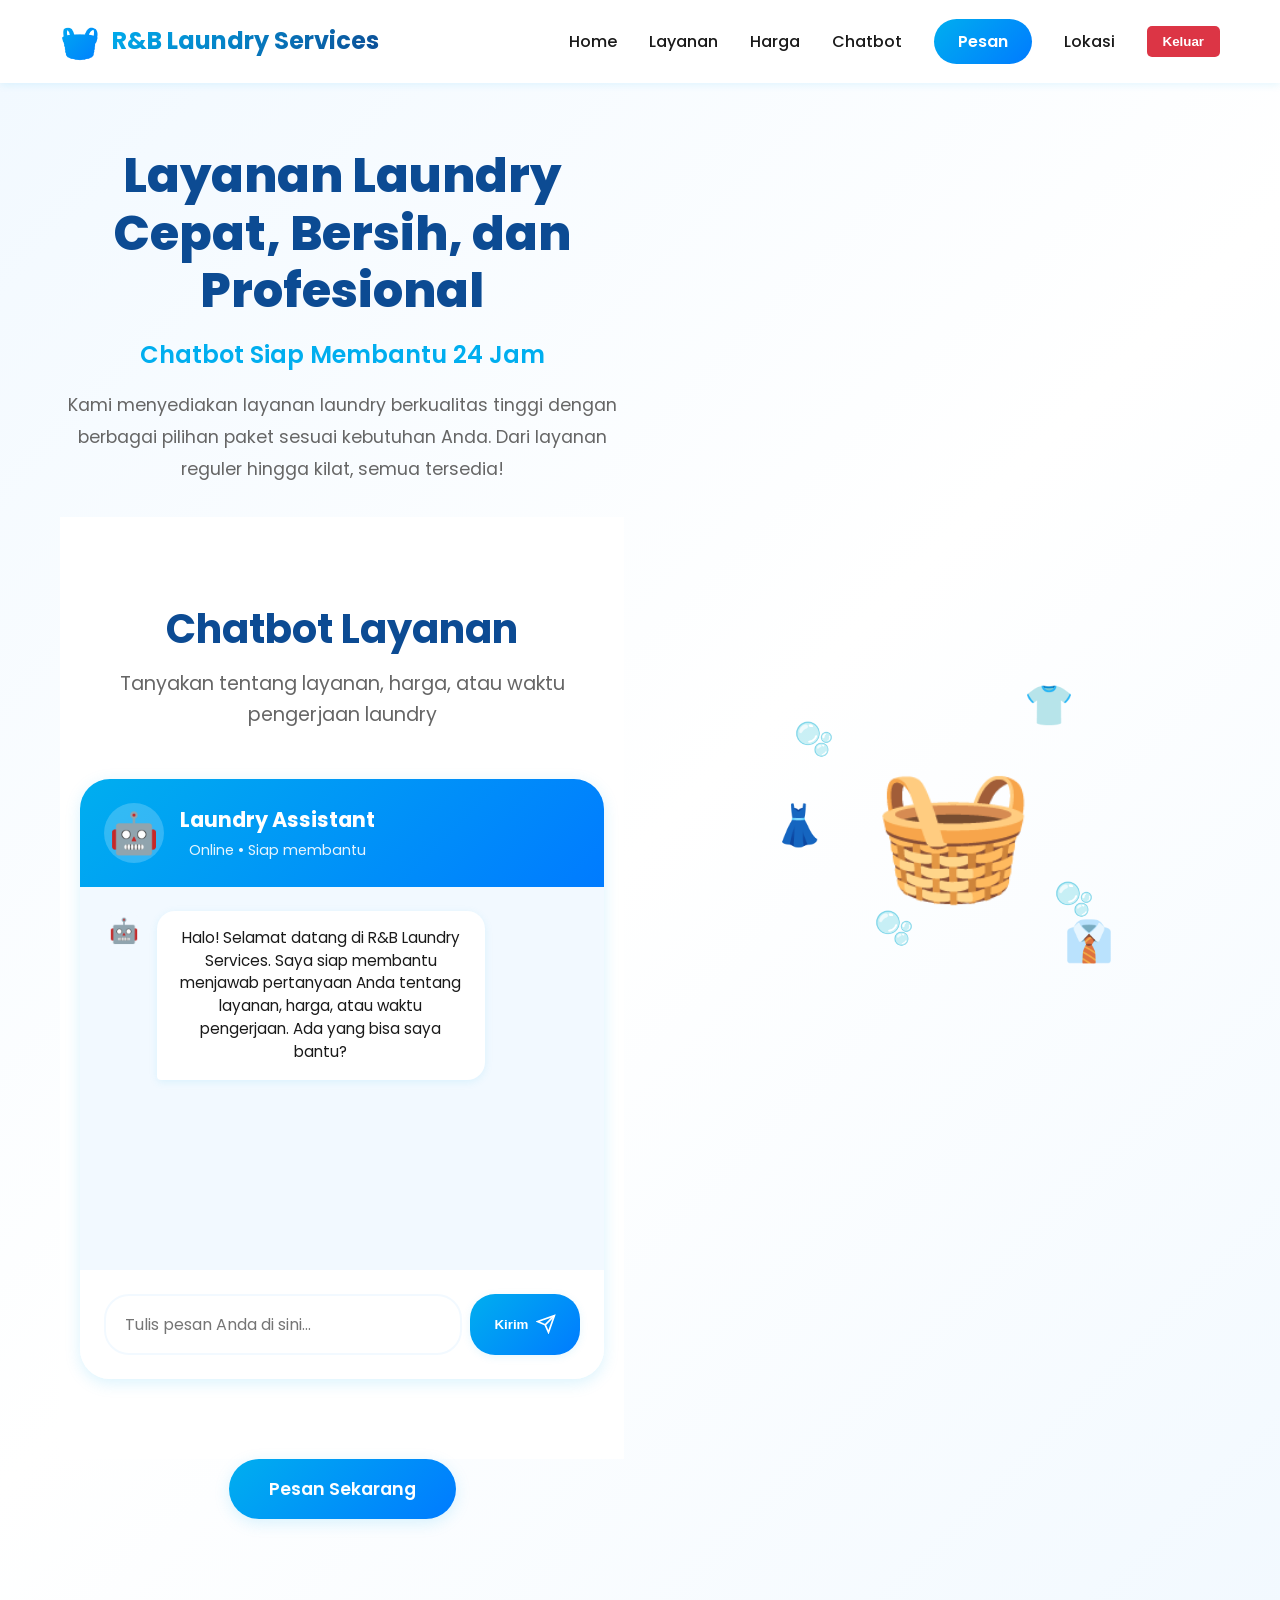
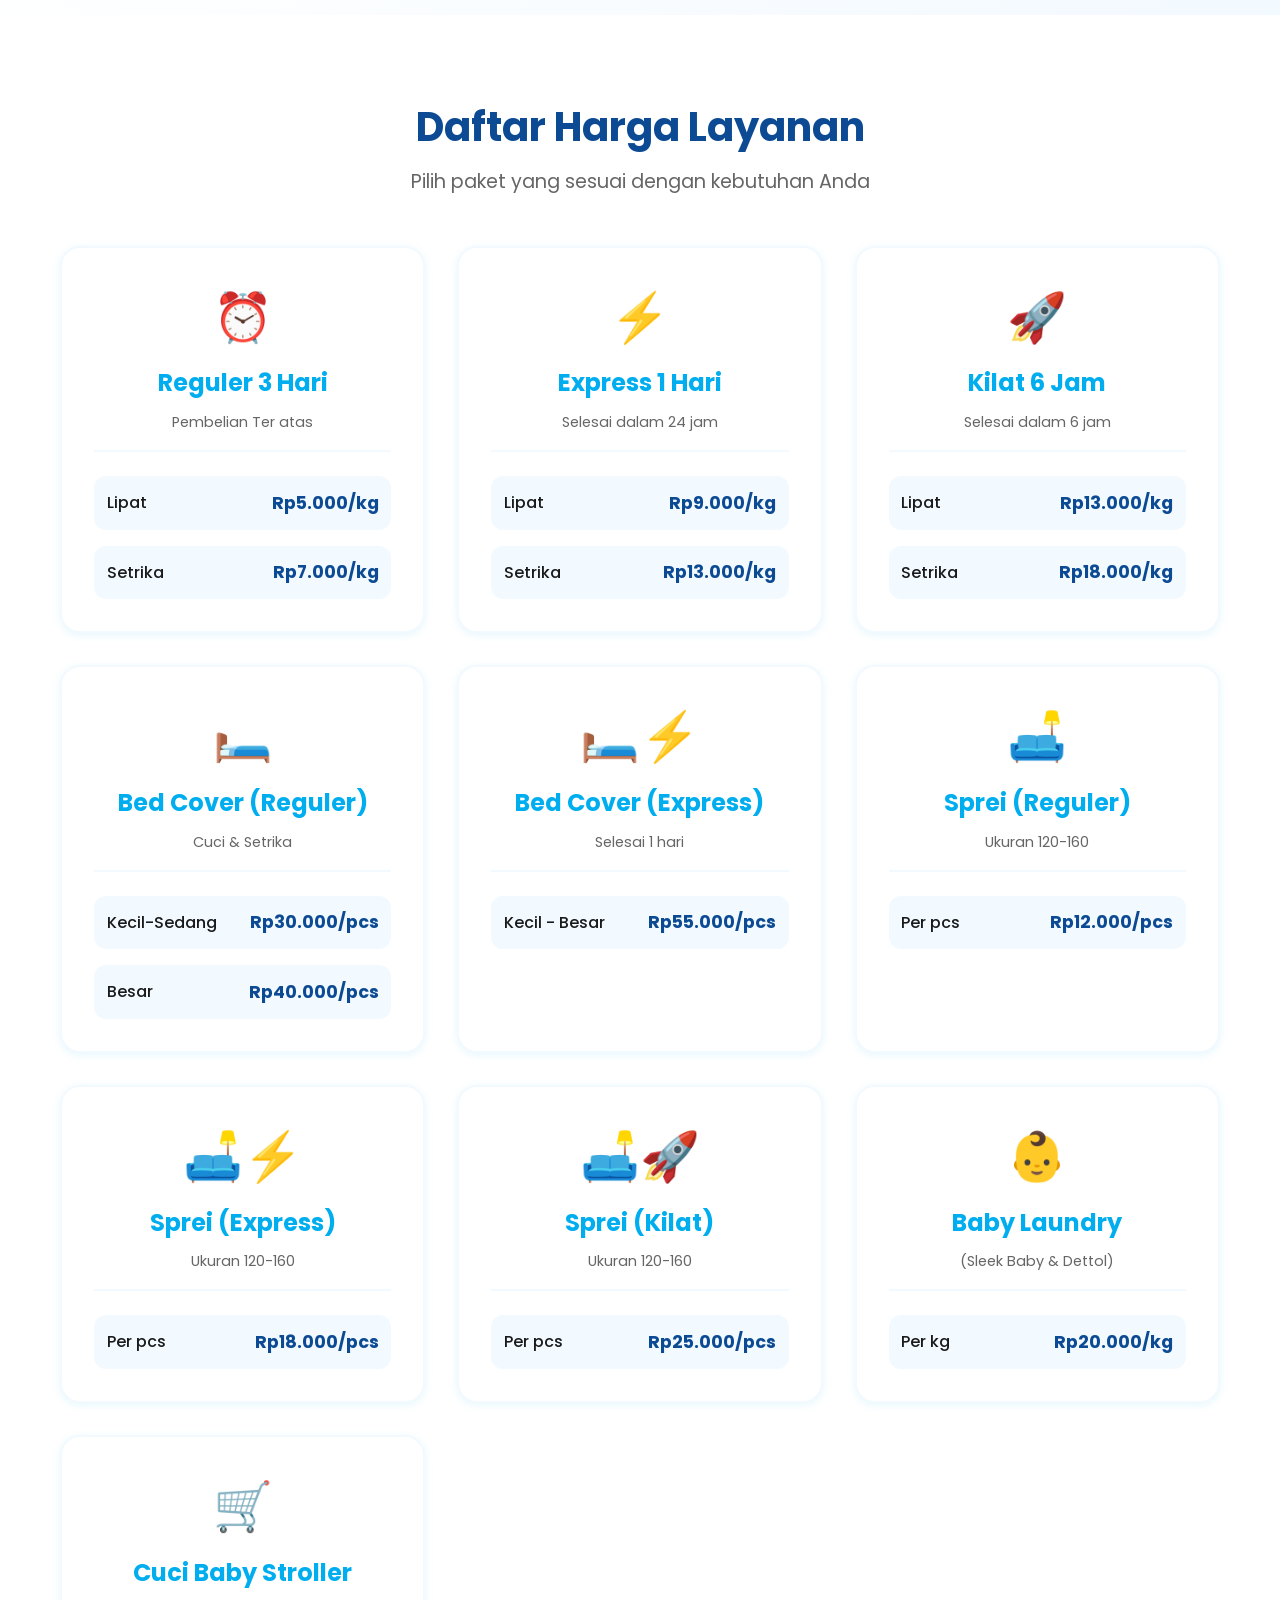
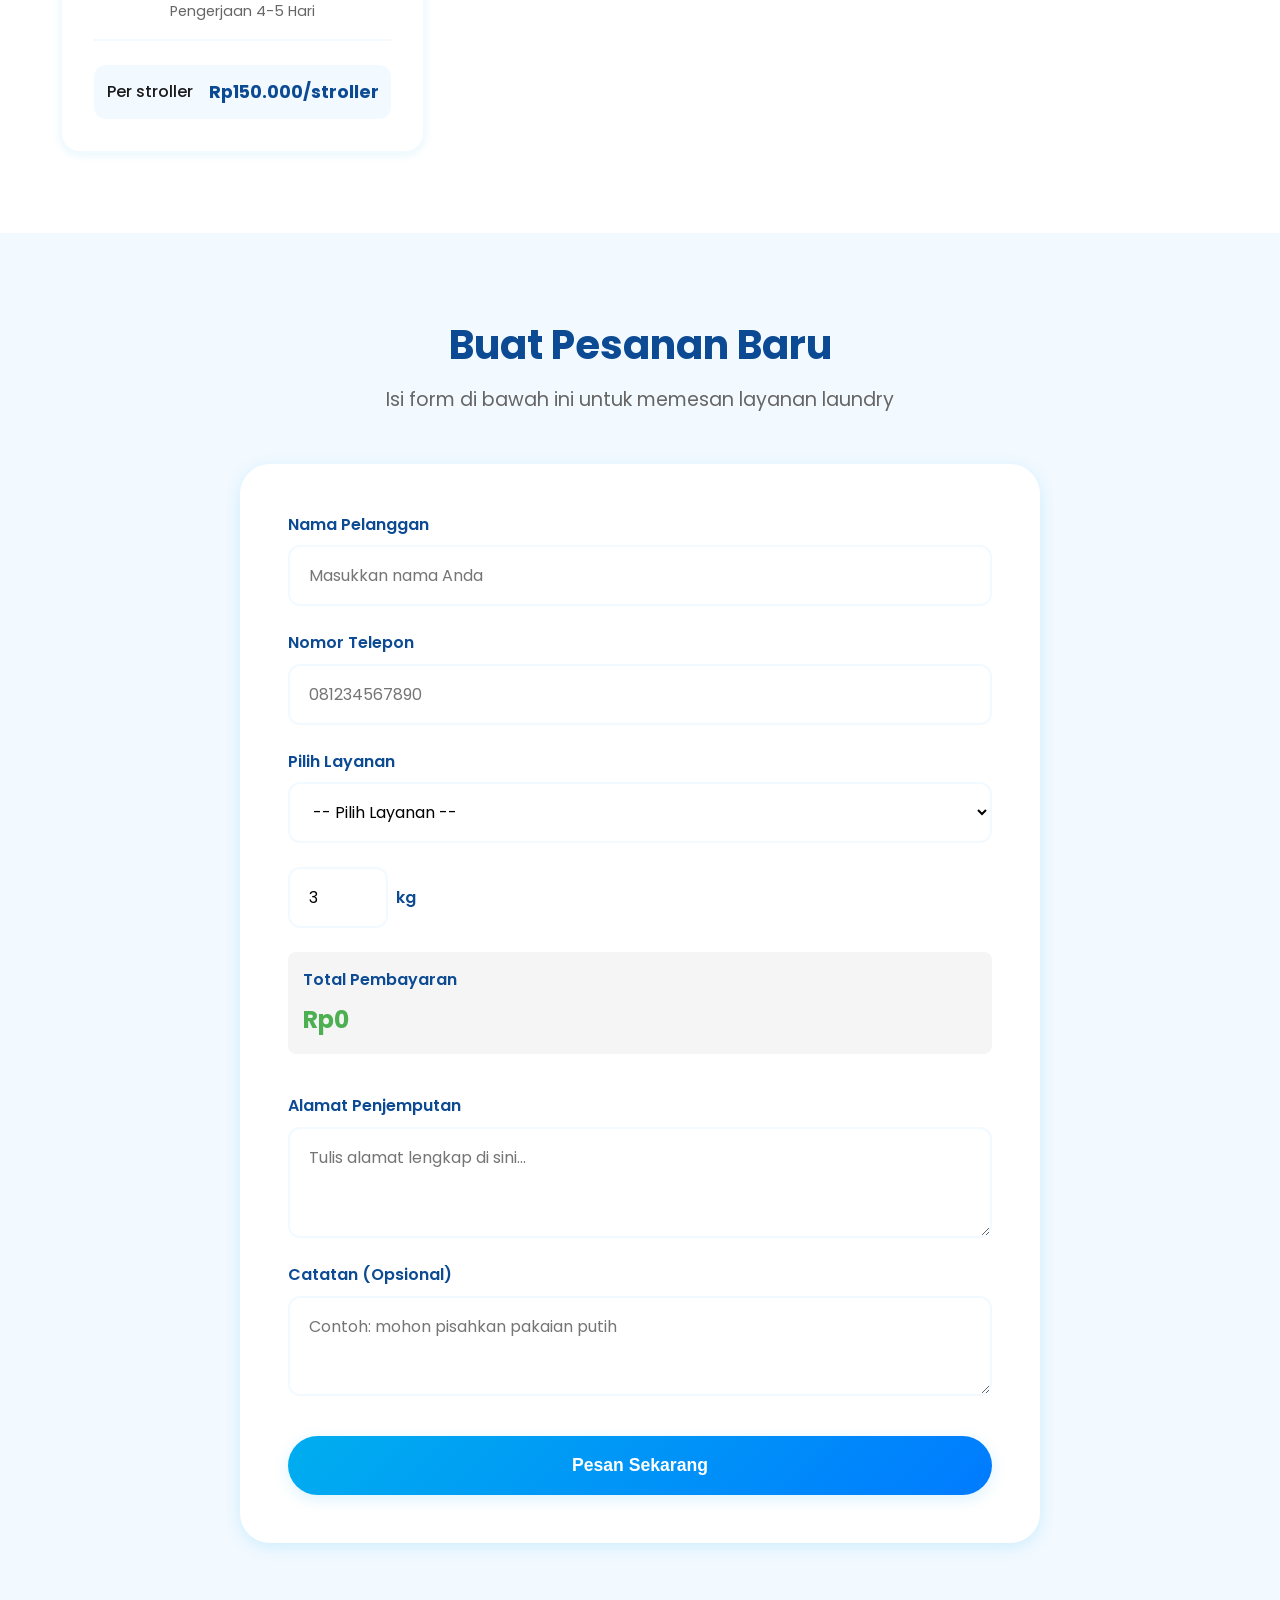
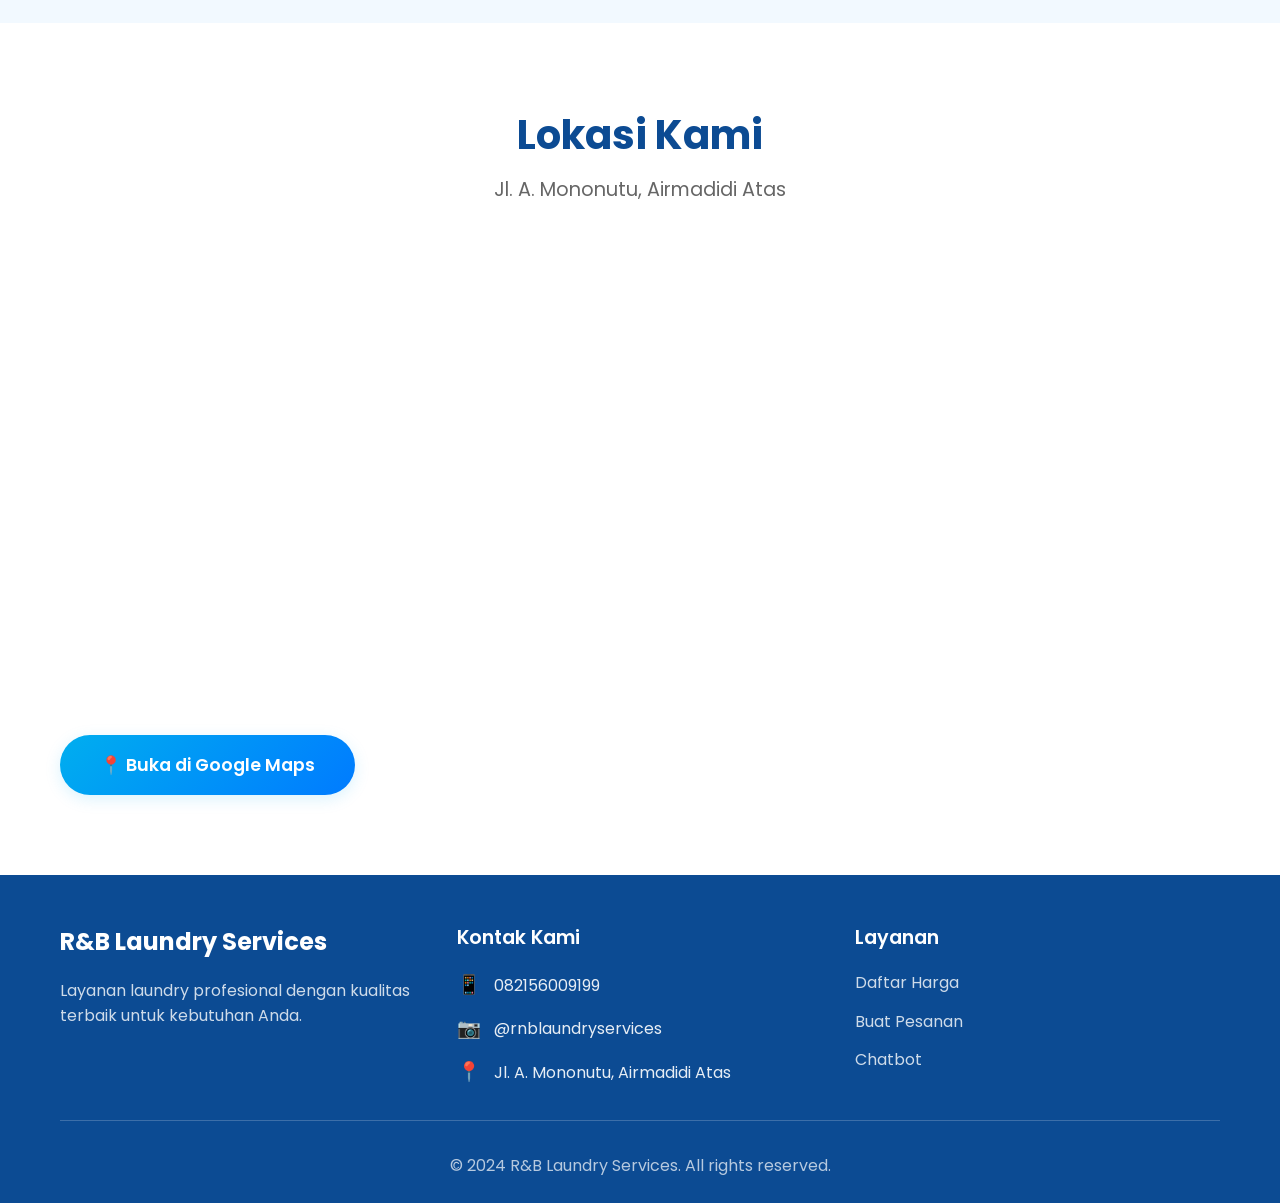
==== commit 85268687: "first commit di branch development" ====
--- a/FrontEnd/index.html
+++ b/FrontEnd/index.html
@@ -39,16 +39,15 @@
           <h1 class="logo-text">R&B Laundry Services</h1>
         </div>
         <nav class="nav-menu">
-          <a href="#home" class="nav-link">Home</a>
-          <a href="#layanan" class="nav-link">Layanan</a>
-          <a href="#harga" class="nav-link">Harga</a>
-          <a href="#chatbot" class="nav-link">Chatbot</a>
-          <a href="#userDashboard" class="nav-link" id="navUserDashboard" style="display: none;">Pesanan Saya</a>
-          <a href="#adminDashboard" class="nav-link" id="navAdminDashboard" style="display: none;">Panel Admin</a>
-          <a href="#pesan" class="nav-link cta-nav">Pesan</a>
-          <a href="#lokasi" class="nav-link">Lokasi</a>
-          </div>
-        </nav>
+  <a href="#home" class="nav-link">Home</a>
+  <a href="#layanan" class="nav-link">Layanan</a>
+  <a href="#harga" class="nav-link">Harga</a>
+  <a href="#chatbot" class="nav-link">Chatbot</a>
+  <a href="#pesan" class="nav-link cta-nav">Pesan</a>
+  <a href="#lokasi" class="nav-link">Lokasi</a>
+  <button class="nav-logout" onclick="window.location.href='landing.html'">Keluar</button>
+</nav>
+
         <button class="mobile-menu-toggle" aria-label="Toggle menu">
           <span></span>
           <span></span>
@@ -105,66 +104,7 @@
     </div>
   </section>
 
-  <!-- User Dashboard -->
-  <section id="userDashboard" class="dashboard-section" style="display: none;">
-    <div class="container">
-      <div class="section-header">
-        <h2 class="section-title">Dashboard Pengguna</h2>
-        <p class="section-subtitle">Pantau pesanan dan keluhan Anda</p>
-      </div>
-      <div class="dashboard-grid">
-        <div class="dashboard-card">
-          <div class="dashboard-card-header">
-            <h3>Pesanan Saya</h3>
-            <button class="btn-outline" id="refreshUserOrders">Segarkan</button>
-          </div>
-          <div class="table-wrapper">
-            <table class="data-table" id="userOrdersTable">
-              <thead>
-                <tr>
-                  <th>ID</th>
-                  <th>Layanan</th>
-                  <th>Total</th>
-                  <th>Status</th>
-                  <th>Tindakan</th>
-                </tr>
-              </thead>
-              <tbody>
-                <tr>
-                  <td colspan="5" class="empty-state">Belum ada pesanan</td>
-                </tr>
-              </tbody>
-            </table>
-          </div>
-        </div>
-        <div class="dashboard-card">
-          <div class="dashboard-card-header">
-            <h3>Keluhan Saya</h3>
-            <button class="btn-outline" id="refreshUserComplaints">Segarkan</button>
-          </div>
-          <div class="table-wrapper">
-            <table class="data-table" id="userComplaintsTable">
-              <thead>
-                <tr>
-                  <th>Tiket</th>
-                  <th>Kategori</th>
-                  <th>Status</th>
-                  <th>Balasan Admin</th>
-                </tr>
-              </thead>
-              <tbody>
-                <tr>
-                  <td colspan="4" class="empty-state">Belum ada keluhan</td>
-                </tr>
-              </tbody>
-            </table>
-          </div>
-        </div>
-      </div>
-    </div>
-  </section>
-
-  <!-- Admin Dashboard -->
+  <!-- Maps Section -->  <!-- Admin Dashboard -->
   <section id="adminDashboard" class="dashboard-section" style="display: none;">
     <div class="container">
       <div class="section-header">
@@ -589,7 +529,7 @@
   </footer>
 
   <!-- Payment Modal -->
-  <div id="paymentModal" class="payment-modal">
+  <div  id="paymentModal" class="payment-modal">
     <div class="payment-modal-content">
       <div class="payment-modal-header">
         <h2 class="payment-modal-title">Pilih Metode Pembayaran</h2>
@@ -685,171 +625,80 @@
   <div id="successModal" class="success-modal">
     <div class="success-modal-content">
       <div class="success-icon">✔️</div>
-      <h2>Pembayaran Berhasil!</h2>
-      <p id="successOrderId">Pesanan kamu sedang diproses.</p>
-      <div style="margin: 1rem 0;">
-        <button class="btn-primary" id="complaintBtn" style="width: 100%; padding: 12px; border-radius: 25px;">Saya Ingin Complaint</button>
-       
-
-
-        <div id="localTracking" style="display:none; margin-top:1.5rem; padding: 1rem; background:#f5f5f5; border-radius:8px;">
-          <h3 id="localTrackingTitle">Tracking Pesanan Laundry</h3>
-          <div id="orderStatus">Status: Menunggu...</div>
-          <div id="progressContainer">
-            <div id="progressBar"></div>
-          </div>
-          <div id="countdown"></div>
-        </div>
-      </div>
-      <button class="btn-outline" id="closeSuccessModal">OK</button>
+      <h2>pesanan sudah sampai!</h2>
+      <p id="successOrderId">Pesanan kamu sedah diproses.</p>
+      <div style="display:flex; gap:0.5rem; margin-top:0.5rem;">
+        <button class="btn-outline" id="closeSuccessModal">OK</button>
+        <button class="btn-primary" id="complaintBtn">Laporkan Keluhan</button>
+      </div>
     </div>
   </div>
 
-  <!-- Tracking Modal -->
-  <div id="trackingModal" class="tracking-modal">
-    <div class="tracking-modal-content">
-      <div class="tracking-modal-header">
-        <h2>Tracking Pesanan</h2>
-        <button class="tracking-close" id="closeTrackingModal">&times;</button>
-      </div>
-      <div id="trackingContent">
-        <div class="tracking-order-id" id="trackingOrderId"></div>
-        <div class="tracking-progress-container">
-          <div class="tracking-steps" id="trackingSteps"></div>
-        </div>
-        <div class="tracking-status" id="trackingStatus"></div>
-      </div>
+  <!-- Complaint Modal -->
+  <div id="complaintModal" class="success-modal" style="display:none;">
+    <div class="success-modal-content">
+      <h2>Laporkan Keluhan</h2>
+      <form id="complaintForm">
+        <input type="hidden" id="complaintOrderId" />
+        <div class="form-group">
+          <label>Kategori</label>
+          <select id="complaintCategory" class="form-input" required>
+            <option value="">Pilih kategori</option>
+            <option value="Barang hilang">Barang hilang</option>
+            <option value="Rusak">Barang rusak</option>
+            <option value="Warna luntur">Warna luntur</option>
+            <option value="Kotor">Masih kotor</option>
+            <option value="Salah layanan">Salah layanan</option>
+          </select>
+        </div>
+        <div class="form-group">
+          <label>Deskripsi</label>
+          <textarea id="complaintDescription" class="form-input" rows="4" required></textarea>
+        </div>
+        <div class="form-group">
+          <label>Rating</label>
+          <select id="complaintRating" class="form-input">
+            <option value="5">5 - Sangat Baik</option>
+            <option value="4">4</option>
+            <option value="3">3</option>
+            <option value="2">2</option>
+            <option value="1">1 - Buruk</option>
+          </select>
+        </div>
+        <div class="form-group">
+          <label>Upload Foto (opsional)</label>
+          <input type="file" id="complaintPhoto" accept="image/*" />
+        </div>
+        <div style="display:flex; gap:0.5rem;">
+          <button type="submit" class="btn-primary">Kirim Keluhan</button>
+          <button type="button" id="closeComplaintModal" class="btn-outline">Batal</button>
+        </div>
+      </form>
     </div>
   </div>
 
-  <!-- Review Modal -->
-  <div id="reviewModal" class="review-modal">
-    <div class="review-modal-content">
-      <div class="review-modal-header">
-        <h2>Berikan Review</h2>
-        <button class="review-close" id="closeReviewModal">&times;</button>
-      </div>
-      <form id="reviewForm">
-        <input type="hidden" id="reviewOrderId">
-        <div class="form-group">
-          <label>Rating (1-5 bintang)</label>
-          <div class="rating-stars" id="ratingStars">
-            <span class="star" data-rating="1">⭐</span>
-            <span class="star" data-rating="2">⭐</span>
-            <span class="star" data-rating="3">⭐</span>
-            <span class="star" data-rating="4">⭐</span>
-            <span class="star" data-rating="5">⭐</span>
-          </div>
-          <input type="hidden" id="reviewRating" value="5">
-        </div>
-        <div class="form-group">
-          <label>Komentar / Saran</label>
-          <textarea id="reviewComment" rows="4" placeholder="Bagaimana pengalaman Anda dengan layanan laundry ini?"></textarea>
-        </div>
-        <div class="form-group">
-          <label>Upload Foto (Opsional)</label>
-          <input type="file" id="reviewPhoto" accept="image/*">
-        </div>
-        <div class="review-buttons">
-          <button type="button" class="btn-outline" id="submitComplaintBtn">Laporkan Masalah</button>
-          <button type="submit" class="btn-primary">Kirim Review</button>
-        </div>
-      </form>
+  <!-- Complaint Success Modal -->
+  <div id="complaintSuccessModal" class="success-modal" style="display:none;">
+    <div class="success-modal-content">
+      <div style="text-align: center;">
+        <h2 style="color: #4CAF50; margin-bottom: 1.5rem;">✓ Keluhan Terkirim</h2>
+        <p style="font-size: 0.95rem; color: #666; margin-bottom: 1.5rem;">
+          Terima kasih telah melaporkan keluhan. Tim kami akan segera memproses laporan Anda.
+        </p>
+        <div style="background: #f5f5f5; padding: 1.5rem; border-radius: 0.5rem; margin-bottom: 1.5rem;">
+          <p style="font-size: 0.85rem; color: #999; margin-bottom: 0.5rem;">Nomor Tiket Keluhan</p>
+          <p id="complaintSuccessTicketId" style="font-size: 1.5rem; font-weight: bold; color: #2196F3; font-family: 'Courier New', monospace; letter-spacing: 1px;">
+            TKT-XXXXXXXX-XXXX
+          </p>
+        </div>
+        <p style="font-size: 0.9rem; color: #666;">Simpan nomor tiket untuk referensi Anda.</p>
+        <button type="button" id="closeComplaintSuccessModal" class="btn-primary" style="margin-top: 1rem; width: 100%;">
+          OK
+        </button>
+      </div>
     </div>
   </div>
 
-  <!-- History Page -->
-  <section id="history" class="history-section" style="display: none;">
-    <div class="container">
-      <div class="section-header">
-        <h2 class="section-title">History Pesanan</h2>
-      </div>
-      <div class="history-tabs">
-        <button class="history-tab active" data-status="all">Semua</button>
-        <button class="history-tab" data-status="active">Berjalan</button>
-        <button class="history-tab" data-status="completed">Selesai</button>
-      </div>
-      <div id="historyList" class="history-list">
-        <!-- History items will be populated by JavaScript -->
-      </div>
-    </div>
-  </section>
-
-  <!-- Tracking Page -->
-  <section id="tracking" class="tracking-section" style="display: none;">
-    <div class="container">
-      <div class="section-header">
-        <h2 class="section-title">Tracking Pesanan</h2>
-        <p class="section-subtitle">Pantau status pesanan Anda secara real-time</p>
-      </div>
-      <div class="tracking-list-container">
-        <div id="trackingOrdersList" class="tracking-orders-list">
-          <!-- Tracking orders will be populated by JavaScript -->
-        </div>
-      </div>
-    </div>
-  </section>
-
-  <!-- Complaints Page -->
-  <section id="complaints" class="complaints-section" style="display: none;">
-    <div class="container">
-      <div class="section-header">
-        <h2 class="section-title">Keluhan & Pengaduan</h2>
-      </div>
-      <div class="complaints-container">
-        <div class="complaint-form-card">
-          <h3>Kirim Keluhan</h3>
-          <form id="complaintForm">
-            <div class="form-group">
-              <label>Pesanan Selesai</label>
-              <select id="complaintOrderId" required>
-                <option value="">Pilih pesanan selesai</option>
-              </select>
-              <small class="form-hint">Keluhan hanya dapat dibuat setelah status pesanan selesai.</small>
-            </div>
-            <div class="form-group">
-              <label>Kategori</label>
-              <select id="complaintCategory" required>
-                <option value="">Pilih Kategori</option>
-                <option value="Barang hilang">Barang hilang</option>
-                <option value="Rusak">Barang rusak</option>
-                <option value="Warna luntur">Warna luntur</option>
-                <option value="Kotor">Masih kotor</option>
-                <option value="Salah layanan">Salah layanan</option>
-              </select>
-            </div>
-            <div class="form-group">
-              <label>Deskripsi Keluhan</label>
-              <textarea id="complaintDescription" rows="4" required placeholder="Jelaskan keluhan Anda secara detail..."></textarea>
-            </div>
-            <div class="form-group">
-              <label>Rating Pengalaman</label>
-              <select id="complaintRating" required>
-                <option value="5">⭐⭐⭐⭐⭐ (5)</option>
-                <option value="4">⭐⭐⭐⭐ (4)</option>
-                <option value="3">⭐⭐⭐ (3)</option>
-                <option value="2">⭐⭐ (2)</option>
-                <option value="1">⭐ (1)</option>
-              </select>
-            </div>
-            <div class="form-group">
-              <label>Upload Foto Bukti</label>
-              <input type="file" id="complaintPhoto" accept="image/*">
-            </div>
-            <button type="submit" class="btn-primary">Kirim Keluhan</button>
-          </form>
-        </div>
-        <div class="complaints-list-card">
-          <h3>Keluhan Saya</h3>
-          <div id="complaintsList" class="complaints-list">
-            <!-- Complaints will be populated by JavaScript -->
-          </div>
-        </div>
-      </div>
-    </div>
-  </section>
-
-  <script src="role-auth.js"></script>
   <script src="script.js"></script>
 </body>
 </html>
--- a/FrontEnd/styles.css
+++ b/FrontEnd/styles.css
@@ -212,6 +212,7 @@
   padding: 4rem 0 6rem;
   position: relative;
   overflow: hidden;
+  text-align: center;
 }
 
 .hero::before {
@@ -897,6 +898,30 @@
   }
 }
 
+.nav-logout {
+  background-color: #dc3545; /* merah */
+  color: white;
+  border: none;
+  padding: 8px 16px;
+  border-radius: 5px;
+  cursor: pointer;
+  font-weight: bold;
+  transition: background 0.3s;
+}
+
+.nav-logout:hover {
+  background-color: #c82333;
+}
+
+/* agar responsive juga tetap bagus */
+@media (max-width: 768px) {
+  .nav-logout {
+    width: 100%;
+    text-align: center;
+  }
+}
+
+
 @media (max-width: 768px) {
   .nav-menu {
     display: none;
